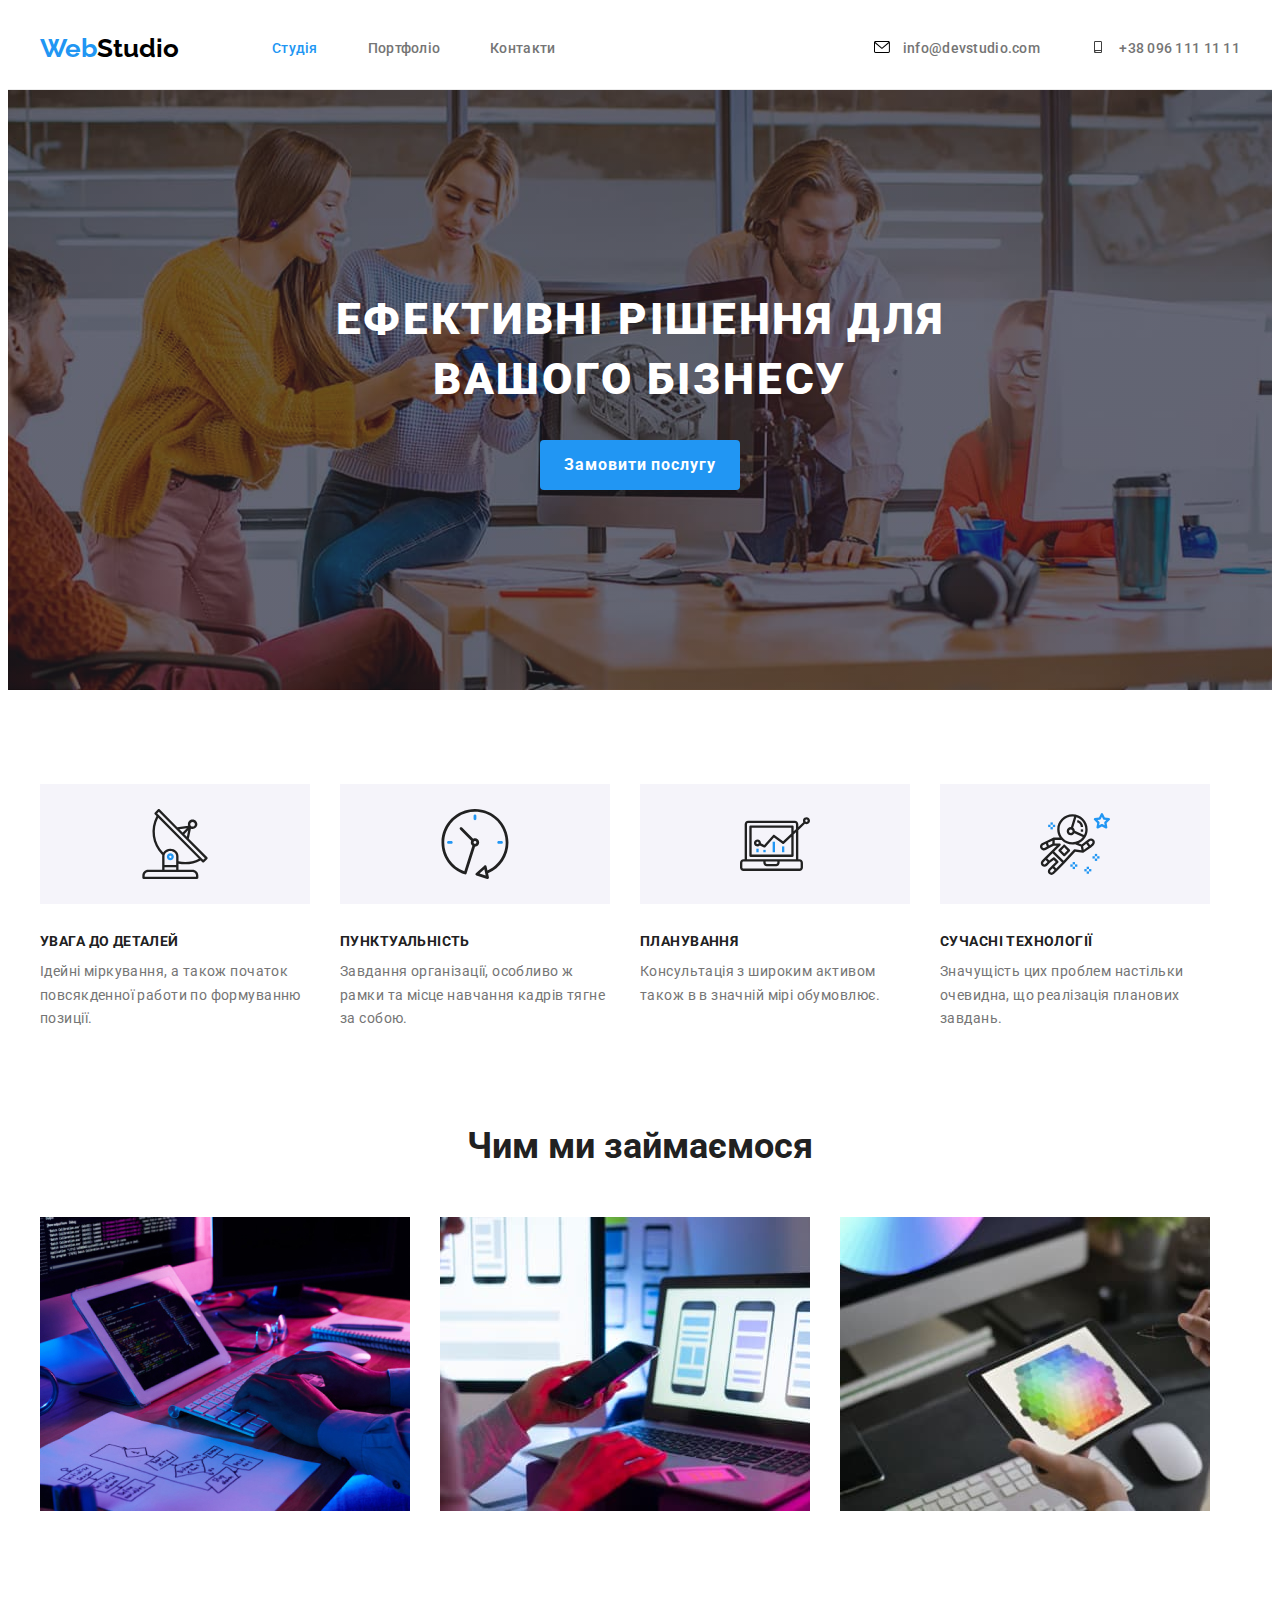
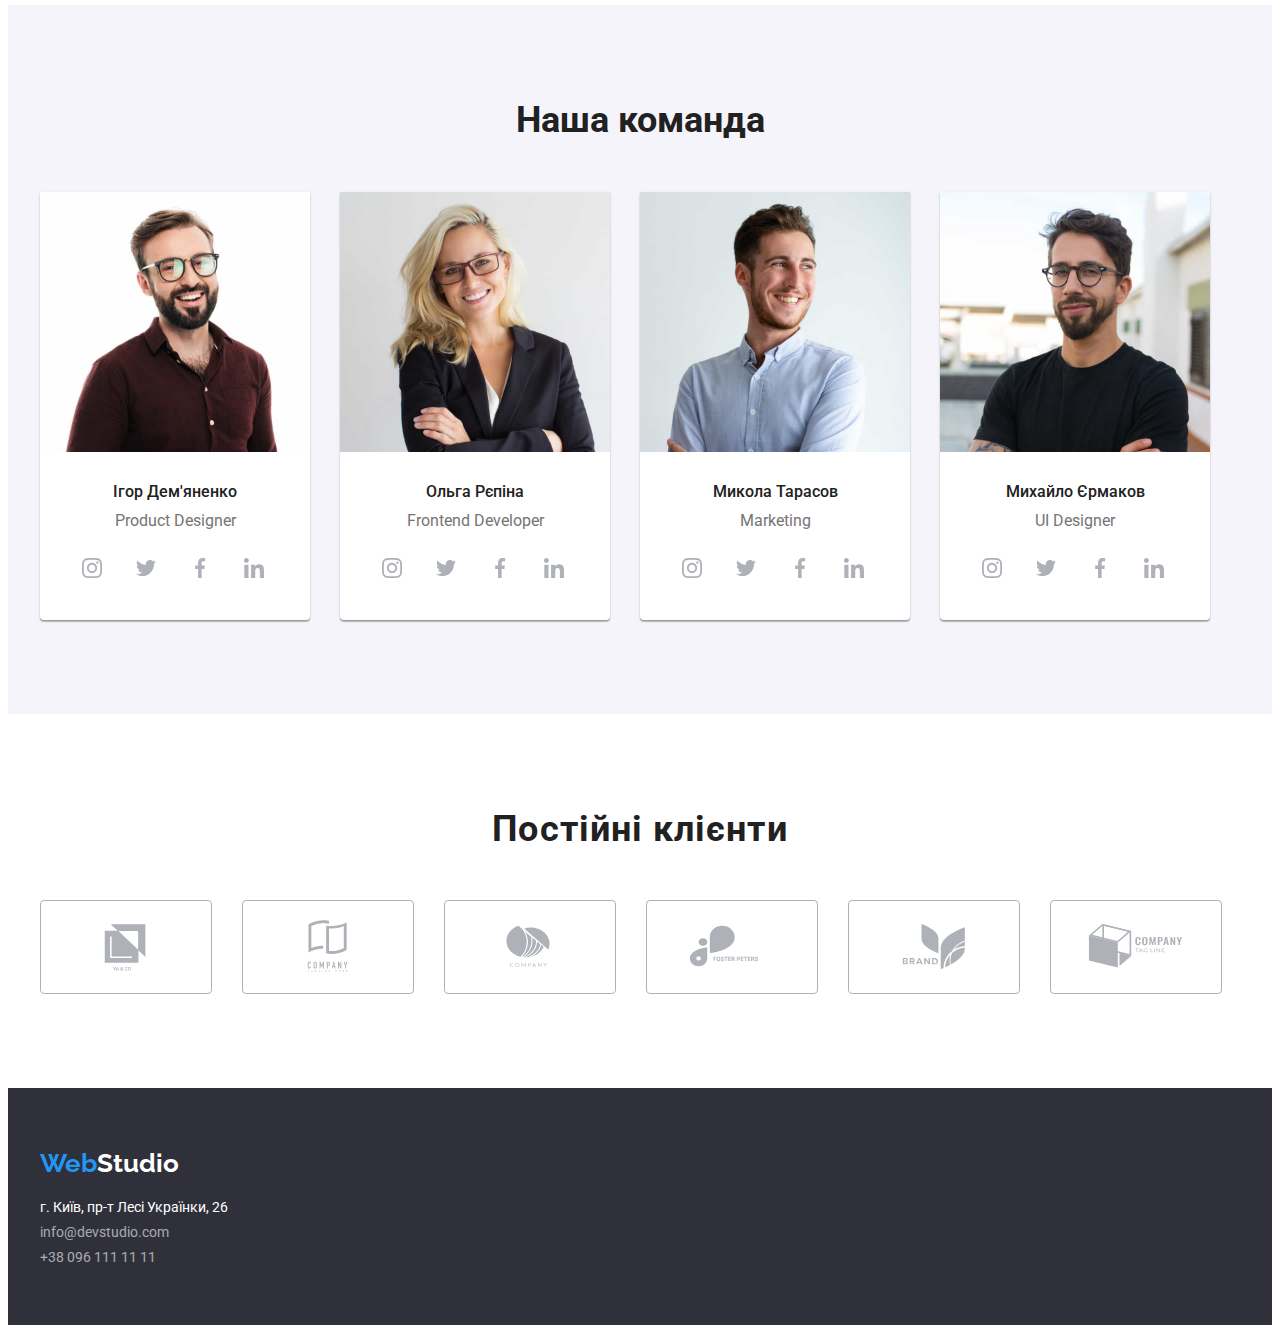
==== index.html @ 7d8a6f96 "Перезалив" ====
<!DOCTYPE html>
<html lang="ru">
  <head>
    <meta charset="UTF-8">
    <meta http-equiv="X-UA-Compatible" content="IE=edge">
    <meta name="viewport" content="width=device-width, initial-scale=1.0">
    <title>WebStudio</title>
    <link rel="preconnect" href="https://fonts.googleapis.com">
    <link rel="preconnect" href="https://fonts.gstatic.com" crossorigin>
    <link href="https://fonts.googleapis.com/css2?family=Raleway:wght@700&family=Roboto:wght@400;500;700;900&display=swap" rel="stylesheet">
    <link rel="stylesheet" href="https://cdnjs.cloudflare.com/ajax/libs/modern-normalize/1.1.0/modern-normalize.min.css" integrity="sha512-wpPYUAdjBVSE4KJnH1VR1HeZfpl1ub8YT/NKx4PuQ5NmX2tKuGu6U/JRp5y+Y8XG2tV+wKQpNHVUX03MfMFn9Q==" crossorigin="anonymous" referrerpolicy="no-referrer" />
    <link rel="stylesheet" href="./css/styles.css">
  </head>
  <body>
    <!-- Page header -->
    <header class="header">
      <div class="header-container">
        <a class="link logo" href="./index.html" lang="en">Web<span class="header-logo-text">Studio</span></a>
        <!-- Main navigation -->
        <nav> <!-- нав-панель -->
          <ul class="nostyle header-nav-list">
            <li class="header-nav-item"><a class="link header-contact-item-text accent" href="./index.html">Студія</a></li>
            <li class="header-nav-item"><a class="link header-contact-item-text" href="./portfolio.html">Портфоліо</a></li>
            <li class="header-nav-item"><a class="link header-contact-item-text" href="">Контакти</a></li>
          </ul>
        </nav>
        <ul class="header-contacts nostyle"> <!-- Посилання на контакти -->
          <li class="header-contact-item">
            <a class="link header-contact-item-text" href="mailto:info@devstudio.com" lang="en">
              <svg class="header-contacts-icon">
                <use href="../images/icons/header-icons-sprite.svg#icon-envelope"></use>
              </svg>
              info@devstudio.com
            </a>
          </li>
          <li class="header-contact-item">
            <a class="link header-contact-item-text" href="tel:+380961111111">
              <svg class="header-contacts-icon">
                <use href="../images/icons/header-icons-sprite.svg#icon-smartphone"></use>
              </svg>
              +38 096 111 11 11</a>
          </li>
        </ul>
      </div>
    </header>
    <main>
      <section class="hero">
        <div class="container">
          <h1 class="hero__main-text">
            <div>Ефективні рішення для вашого бізнесу</h1>
          <button type="button" class="button hero-button">Замовити послугу</button>
        </div>
      </section>
      <section class="features section">
        <div class="container">
          <h2 class="visually-hidden">Чому ми?</h2>
          <ul class="nostyle features-list flex-box">
            <li class="features-list-item">
              <h3 class="features-list-item-header">Увага до деталей</h3>
              <p class="features-list-item-description">Ідейні міркування, а також початок повсякденної работи по формуванню позиції.</p>
            </li>
            <li class="features-list-item">
              <h3 class="features-list-item-header">Пунктуальність</h3>
              <p class="features-list-item-description">Завдання організації, особливо ж рамки та місце навчання кадрів тягне за собою.</p>
            </li>
            <li class="features-list-item">
              <h3 class="features-list-item-header">Планування</h3>
              <p class="features-list-item-description">Консультація з широким активом також в в значній мірі обумовлює.</p>
            </li>
            <li class="features-list-item">
              <h3 class="features-list-item-header">Сучасні технології</h3>
              <p class="features-list-item-description">Значущість цих проблем настільки очевидна, що реалізація планових завдань.</p>
            </li>
          </ul>
        </div>
      </section>
      <section class="about section"> <!-- done -->
        <div class="container">
          <h2 class="about-header">Чим ми займаємося</h2>
          <ul class="nostyle about-list flex-box">
            <li class="about-item"><img class="pict" src="./images/box1.jpg" alt="планшет з бездротовою клавіатурою" width="370" height="294"></li>
            <li class="about-item"><img class="pict" src="./images/box2.jpg" alt="Ноутбук та смартфон" width="370" height="294"></li>
            <li class="about-item"><img class="pict" src="./images/box3.jpg" alt="Процес вибору кольору" width="370" height="294"></li>
          </ul>
        </div>
      </section>
      <section class="team section">
        <div class="container">
          <h2 class="team-header">Наша команда</h2>
          <ul class="nostyle team-list"> <!-- Картки співробітників -->
            <li class="team-list-item">
              <img class="pict" src="./images/team/img1.jpg" alt="Product Designer" width="270" height="260">
              <div class="team-list-item-text">
                <h3 class="team-list-item-header">Ігор Дем'яненко</h3>
                <p class="team-list-item-descriptor" lang="en">Product Designer</p>
                <ul class="nostyle team-list-item-iconlist">
                  <li class="team-list-item-iconlist-item">
                    <a class="link social-link" href="">
                      <svg class="icons">
                        <use href="./images/icons/team-icons-sprite.svg#icon-insta"></use>
                      </svg>
                    </a>
                  </li>
                  <li class="team-list-item-iconlist-item">
                    <a class="link social-link" href="">
                      <svg class="icons">
                        <use href="./images/icons/team-icons-sprite.svg#icon-twit"></use>
                      </svg>
                    </a>
                  </li>
                  <li class="team-list-item-iconlist-item">
                    <a class="link social-link" href="">
                      <svg class="icons">
                        <use href="./images/icons/team-icons-sprite.svg#icon-fb"></use>
                      </svg>
                    </a>
                  </li>
                  <li class="team-list-item-iconlist-item">
                    <a class="link social-link" href="">
                      <svg class="icons">
                        <use href="./images/icons/team-icons-sprite.svg#icon-linkedin"></use>
                      </svg>
                    </a>
                  </li>
                </ul>
              </div>
            </li>
            <li class="team-list-item">
              <img class="pict" src="./images/team/img2.jpg" alt="Frontend Developer" width="270" height="260">
              <div class="team-list-item-text">
                <h3 class="team-list-item-header">Ольга Рєпіна</h3>
                <p class="team-list-item-descriptor" lang="en">Frontend Developer</p>
                <ul class="nostyle team-list-item-iconlist">
                  <li class="team-list-item-iconlist-item">
                    <a class="link social-link" href="">
                      <svg class="icons">
                        <use href="./images/icons/team-icons-sprite.svg#icon-insta"></use>
                      </svg>
                    </a>
                  </li>
                  <li class="team-list-item-iconlist-item">
                    <a class="link social-link" href="">
                      <svg class="icons">
                        <use href="./images/icons/team-icons-sprite.svg#icon-twit"></use>
                      </svg>
                    </a>
                  </li>
                  <li class="team-list-item-iconlist-item">
                    <a class="link social-link" href="">
                      <svg class="icons">
                        <use href="./images/icons/team-icons-sprite.svg#icon-fb"></use>
                      </svg>
                    </a>
                  </li>
                  <li class="team-list-item-iconlist-item">
                    <a class="link social-link" href="">
                      <svg class="icons">
                        <use href="./images/icons/team-icons-sprite.svg#icon-linkedin"></use>
                      </svg>
                    </a>
                  </li>
                </ul>
              </div>
            </li>
            <li class="team-list-item">
              <img class="pict" src="./images/team/img3.jpg" alt="Marketing" width="270" height="260">
              <div class="team-list-item-text">
                <h3 class="team-list-item-header">Микола Тарасов</h3>
                <p class="team-list-item-descriptor" lang="en">Marketing</p>
                <ul class="nostyle team-list-item-iconlist">
                  <li class="team-list-item-iconlist-item">
                    <a class="link social-link" href="">
                      <svg class="icons">
                        <use href="./images/icons/team-icons-sprite.svg#icon-insta"></use>
                      </svg>
                    </a>
                  </li>
                  <li class="team-list-item-iconlist-item">
                    <a class="link social-link" href="">
                      <svg class="icons">
                        <use href="./images/icons/team-icons-sprite.svg#icon-twit"></use>
                      </svg>
                    </a>
                  </li>
                  <li class="team-list-item-iconlist-item">
                    <a class="link social-link" href="">
                      <svg class="icons">
                        <use href="./images/icons/team-icons-sprite.svg#icon-fb"></use>
                      </svg>
                    </a>
                  </li>
                  <li class="team-list-item-iconlist-item">
                    <a class="link social-link" href="">
                      <svg class="icons">
                        <use href="./images/icons/team-icons-sprite.svg#icon-linkedin"></use>
                      </svg>
                    </a>
                  </li>
                </ul>
              </div>
            </li>
            <li class="team-list-item">
              <img class="pict" src="./images/team/img4.jpg" alt="UI Designer" width="270" height="260">
              <div class="team-list-item-text">
                <h3 class="team-list-item-header">Михайло Єрмаков</h3>
                <p class="team-list-item-descriptor" lang="en">UI Designer</p>
                <ul class="nostyle team-list-item-iconlist">
                  <li class="team-list-item-iconlist-item">
                    <a class="link social-link" href="">
                      <svg class="icons">
                        <use href="./images/icons/team-icons-sprite.svg#icon-insta"></use>
                      </svg>
                    </a>
                  </li>
                  <li class="team-list-item-iconlist-item">
                    <a class="link social-link" href="">
                      <svg class="icons">
                        <use href="./images/icons/team-icons-sprite.svg#icon-twit"></use>
                      </svg>
                    </a>
                  </li>
                  <li class="team-list-item-iconlist-item">
                    <a class="link social-link" href="">
                      <svg class="icons">
                        <use href="./images/icons/team-icons-sprite.svg#icon-fb"></use>
                      </svg>
                    </a>
                  </li>
                  <li class="team-list-item-iconlist-item">
                    <a class="link social-link" href="">
                      <svg class="icons">
                        <use href="./images/icons/team-icons-sprite.svg#icon-linkedin"></use>
                      </svg>
                    </a>
                  </li>
                </ul>
              </div>
            </li>
          </ul>
        </div>
      </section>
      <section class="clients section">
        <div class="container">
          <h2 class="clients-header">Постійні клієнти</h2>
          <ul class="clients-logo-list nostyle">
            <li class="clients-logo-item">
              <svg class="clients-logo"><use href="./images/clients/clients-icon-sprite.svg#icon-yaco"></use></svg>
            </li>
            <li class="clients-logo-item">
              <svg class="clients-logo"><use href="./images/clients/clients-icon-sprite.svg#icon-tagline-here"></use></svg>
            </li>
            <li class="clients-logo-item">
              <svg class="clients-logo"><use href="./images/clients/clients-icon-sprite.svg#icon-company"></use></svg>
            </li>
            <li class="clients-logo-item">
              <svg class="clients-logo"><use href="./images/clients/clients-icon-sprite.svg#icon-foster-peters"></use></svg>
            </li>
            <li class="clients-logo-item">
              <svg class="clients-logo"><use href="./images/clients/clients-icon-sprite.svg#icon-brand"></use></svg>
            </li>
            <li class="clients-logo-item">
              <svg class="clients-logo"><use href="./images/clients/clients-icon-sprite.svg#icon-tagline"></use></svg>
            </li>
          </ul>
        </div>
        
      </section>
    </main>
    <footer class="footer">
      <div class="container">
        <a class="link logo" href="./index.html" lang="en">Web<span class="footer-logo-text">Studio</span></a>
        <address class="nostyle">
          <ul class="footer-contacts nostyle">
            <li class="footer-text">г. Київ, пр-т Лесі Українки, 26</li>
            <li class="footer-contact"><a class="link" lang="en" href="mailto:info@devstudio.com">info@devstudio.com</a></li>
            <li class="footer-contact"><a class="link" href="tel:+380961111111">+38 096 111 11 11</a></li>
          </ul>
        </address>
      </div>
    </footer>
  </body>
</html>
---- css/styles.css ----
:root {
  /* Text section */
  --FirstFont: 'Roboto', sans-serif;
  --SecondFont: 'Raleway', sans-serif;
  --MainFontSize: 14px;

  /* Color section */
  --MainColor: #212121;
  --FirstMainColor: #ffffff;
  --ButtonMainColor: #ffffff;
  --DescriptionColor: #757575;
  --AccentColor: #2196f3;
  --header-logo-TextColor: #000000;
  --HeaderBorderColor: #ececec;
  --BorderElement: #eeeeee;
  --MainBackgroundColor: #2f303a;
  --SecondBackgroundColor: #ffffff;
  --ContactColor: #757575;
  --TeamBackgroundColor: #f5f4fa;
  --footer-logo-TextColor: #ffffff;
  --button-BackgroundColor: #2196f3;
  --button-BackgroundColor-hover: #2f303a;
  --filter-button-BackgroundColor: #f5f4fa;
  --team-IconColor: #afb1b8;
  --GalleryItemColor: #212121;
  --future-BackgroundColor-beforeElenent: #f5f4fa;
  --clients-logoColor: #afb1b8;
}
body {
  font-family: var(--FirstFont);
  font-size: var(--MainFontSize); /*variable*/
  color: var(--MainColor);
  background-color: var(--SecondBackgroundColor);
}
/*#region Global */
h1,
h2,
h3,
h4,
h5,
h6,
li,
p {
  margin: 0;
}
.visually-hidden {
  position: absolute;
  white-space: nowrap;
  width: 1px;
  height: 1px;
  overflow: hidden;
  border: 0;
  padding: 0;
  clip: rect(0 0 0 0);
  clip-path: inset(50%);
  margin: -1px;
}
.nostyle {
  margin: 0;
  padding: 0;
  list-style: none;
  font-style: normal;
}
.link {
  color: inherit;
  text-decoration: none;
}
.link:hover,
.link:focus {
  color: var(--AccentColor);
}
.social-link {
  width: 44px;
  height: 44px;
  border-radius: 50%;
  display: flex;
  justify-content: center;
  align-items: center;
}
.social-link:hover .icons {
  fill: var(--FirstMainColor);
}
.social-link:hover {
  background-color: var(--AccentColor);
}
.button {
  border: 0;
  border-radius: 4px;
  color: currentColor;
  font-family: var(--FirstFont);
  font-style: normal;
  font-weight: 700;
  font-size: 16px;
  line-height: 1.88;
  text-align: center;
  letter-spacing: 0.06em;
  cursor: pointer;
}
.button-selected {
  background-color: var(--button-BackgroundColor);
  color: var(--ButtonMainColor);
}
.button:hover,
.button:focus {
  color: var(--FirstMainColor);
  background-color: var(--button-BackgroundColor);
}
.button:active {
  color: var(--ButtonMainColor);
  background-color: var(--button-BackgroundColor);
}
.pict {
  display: block;
  max-width: 100%;
  height: auto;
}
.icons {
  width: 20px;
  height: 20px;
  fill: var(--team-IconColor);
}
.icons:hover {
  fill:var(--AccentColor);
}
.iconlist-item {
  text-align: center;
}
.logo {
  display: block;
  font-family: var(--SecondFont);
  font-weight: 700;
  font-size: 26px;
  line-height: 1.19;
  color: var(--AccentColor);
}
.accent {
  color: var(--AccentColor);
}
.section {
  margin: 0;
  padding-top: 94px;
  padding-bottom: 94px;
  }
.container {
  width: 1200px;
  margin-left: auto;
  margin-right: auto;
  padding-left: 15px;
  padding-right: 15px;
}
.flex-box {
  display: flex;
  flex-wrap: wrap;
  align-items: stretch;
}
/*#endregion*/

/*#region index*/

/*#region header section*/
.header {
  border-bottom: 1px solid var(--HeaderBorderColor);
}
.header-container {
  display: flex;
  width: 1200px;
  margin-left: auto;
  margin-right: auto;
  padding-left: 15px;
  padding-right: 15px;
  align-items: center;
}
.header-contacts-icon {
  width: 16px;
  height: 12px;
  margin-right: 10px;
}
.header-nav-list, .header-contacts {
  display: flex;
  padding-top: 32px;
  padding-bottom: 32px;
  color: var(--ContactColor);
}
.header-nav-item-text,
.header-contact-item-text {
  padding-top: 32px;
  padding-bottom: 32px;
  font-weight: 500;
  line-height: 1.14;
  letter-spacing: 0.02em;
}
.header-logo-text {
  color: var(--header-logo-TextColor);
}
.header-nav-list {
  margin-left: 93px;
}
.header-nav-item {
  margin-right: 50px;
}
.header-nav-item:last-child {
  margin-right: 0;
}
.header-contacts {
  margin-left: auto;
}
.header-contact-item {
  margin-right: 50px;
}
.header-contact-item:last-child {
  margin-right: 0;
}
.header-contact-item-text:hover .header-contacts-icon {
  fill: var(--AccentColor);
}
/*#endregion*/

/*#region hero section */
.hero {
  padding-top: 200px;
  padding-bottom: 200px;
  text-align: center;
  color: var(--FirstMainColor);
  background-color: var(--MainBackgroundColor);
  background-image: linear-gradient(to right,rgba(47, 48, 58, 0.4),rgba(47, 48, 58, 0.4)), url("../images/hero/img.jpg");
  background-repeat: no-repeat;
  background-position: center;
  background-size: cover;
}
.hero__main-text {
  width: 696px;
  margin-left: auto;
  margin-right: auto;
  margin-bottom: 30px;
  font-size: 44px;
  font-weight: 900;
  line-height: 1.36;
  letter-spacing: 0.06em;
  text-transform: uppercase;
}
.hero-button {
  width: 200px;
  height: 50px;
  color: var(--FirstMainColor);
  background-color: var(--button-BackgroundColor);
}
/*#endregion*/

/*#region features */
.features-list-item {
  width: 270px;
  margin-right: 30px;
}
.features-list-item:last-child {
  margin-right: 0;
}
.features-list-item::before {
  content: "";
  height: 120px;
  margin-bottom: 30px;
  display: block;
  background-color: var(--future-BackgroundColor-beforeElenent);
  background-position: center;
  background-size: 70px 70px;
  background-repeat: no-repeat;
}
.features-list-item:hover:before {
  background-color: var(--AccentColor);
}
.features-list-item:nth-child(1):before {
  background-image: url("../images/features/antenna.svg");
}
.features-list-item:nth-child(2):before {
  background-image: url("../images/features/clock.svg");
}
.features-list-item:nth-child(3):before {
  background-image: url("../images/features/diagram.svg");
}
.features-list-item:nth-child(4):before {
  background-image: url("../images/features/astronaut.svg");
}
.features-list-item-header {
  margin-bottom: 10px;
  font-size: 14px;
  font-weight: 700;
  line-height: 1.14;
  letter-spacing: 0.03em;
  text-transform: uppercase;
  color: var(--MainColor);
}
.features-list-item-description {
  font-weight: 400;
  line-height: 1.71;
  letter-spacing: 0.03em;
  color: var(--DescriptionColor);
}
/*#endregion*/

/*#region about */
.section.about {
  padding-top: 0px;
}
.about-header {
  margin-bottom: 50px;
  font-weight: 700;
  font-size: 36px;
  line-height: 1.17;
  text-align: center;
}
.about-list {
  /*margin-right: 30px;*/
}
.about-item {
  margin-right: 30px;
}
.about-item:last-child {
  margin-right: 0;
}
/*#endregion*/

/*#region team */
.team {
  padding-top: 94px;
  padding-bottom: 94px;
  background-color: var(--TeamBackgroundColor);
}
.team-header {
  margin-bottom: 50px;
  padding: 0;
  font-family: 'Roboto';
  font-weight: 700;
  font-size: 36px;
  line-height: 1.17;
  text-align: center;
}
.team-list {
  display: flex;
}
.team-list-item-text {
  padding: 30px;
}
.team-list-item {
  margin-right: 30px;
  background-color: var(--SecondBackgroundColor);
  padding: 0;
  box-shadow: 0px 1px 3px rgba(0, 0, 0, 0.12), 0px 1px 1px rgba(0, 0, 0, 0.14),
  0px 2px 1px rgba(0, 0, 0, 0.2);
  border-radius: 0px 0px 4px 4px;
}
.team-list-item:last-child {
  margin-right: 0;
}
.team-list-item-header {
  /*margin-top: 30px;*/
  margin-bottom: 10px;
  padding: 0;
  font-weight: 500;
  font-size: 16px;
  line-height: 1.19; /* identical to box height */
  text-align: center;
}
.team-list-item-descriptor {
  padding: 0;
  font-weight: 400;
  font-size: 16px;
  line-height: 1.19; /* identical to box height */
  text-align: center;
  color: var(--DescriptionColor);
}
.team-list-item-iconlist {
  display: flex;
  margin-top: 16px;
  justify-items: center;
  align-items: center;
}
.team-list-item-iconlist-item {
  margin-right: 10px;
}
.team-list-item-iconlist-item:last-child {
  margin-right: 0;
}
/*#endregion*/

/*#region clients*/
.clients-header {
  font-weight: 700;
  font-size: 36px;
  line-height: 42px;
  text-align: center;
  letter-spacing: 0.03em;
  margin-bottom: 50px;
}
.clients-logo {
  width: 106px;
  height: 60px;
  fill: var(--clients-logoColor);
}
.clients-logo-list {
  display: flex;
}
.clients-logo-item {
  display: flex;
  justify-content: center;
  align-items: center;
  width: 170px;
  height: 92px;
  border: 1px solid var(--clients-logoColor);
  border-radius: 4px;
  margin-right: 30px;
}
.clients-logo-item:last-child {
  margin-right: 0;
}
.clients-logo-item:hover {
  border: 1px solid var(--AccentColor);
}
.clients-logo-item:hover .clients-logo {
  fill: var(--AccentColor);
}
/*#endregion clients*/

/*#region footer */
.footer {
  padding: 60px 0px;
  color: var(--FirstMainColor);
  background-color: var(--MainBackgroundColor);
}
.footer-logo-text {
  color: var(--footer-logo-TextColor);
}
.footer-text {
  color: var(--FirstMainColor);
}
.footer-contacts {
  margin-top: 20px;
}
.footer-contact {
  margin-top: 9px;
  color: rgba(255, 255, 255, 0.6);
}
/*#endregion*/
/*#endregion index*/

/*------------------------------------------------*/
/*#region Portfolio */

/*#region gallery */
.filter {
  display: flex;
  width: 611px;
  margin-left: auto;
  margin-right: auto;
  margin-bottom: 50px;
  text-align: center;
}
.filter-button {
  padding: 6px 22px;
  background-color: var(--filter-button-BackgroundColor);
}
.filter-item {
  margin-right: 8px;
}
.filter-item:last-child {
  margin-right: 0;
}
.gallery {
}
.gallery-item {
  width: 370px;
  text-align: left;
  margin-top: 30px;
  margin-right: 30px;
  background-color: var(--SecondBackgroundColor);
}
.gallery-item:nth-child(3n) {
  margin-right: 0;
}
.gallery-item:nth-child(-n+3) {
  margin-top: 0;
}
.gallery-item-header {
  font-size: 18px;
  line-height: 2; /* identical to box height, or 200% */
  letter-spacing: 0.06em;
  color: var(--GalleryItemColor);
}
.gallery-item-text {
  border-left: 1px solid var(--BorderElement);
  border-right: 1px solid var(--BorderElement);
  border-bottom: 1px solid var(--BorderElement);
  padding: 20px 24px;
}
.gallery-item-description {
  font-size: 16px;
  line-height: 1.88; /* identical to box height, or 188% */
  color: var(--DescriptionColor);
}
/*#endregion gallery*/
/*#endregion Portfolio*/
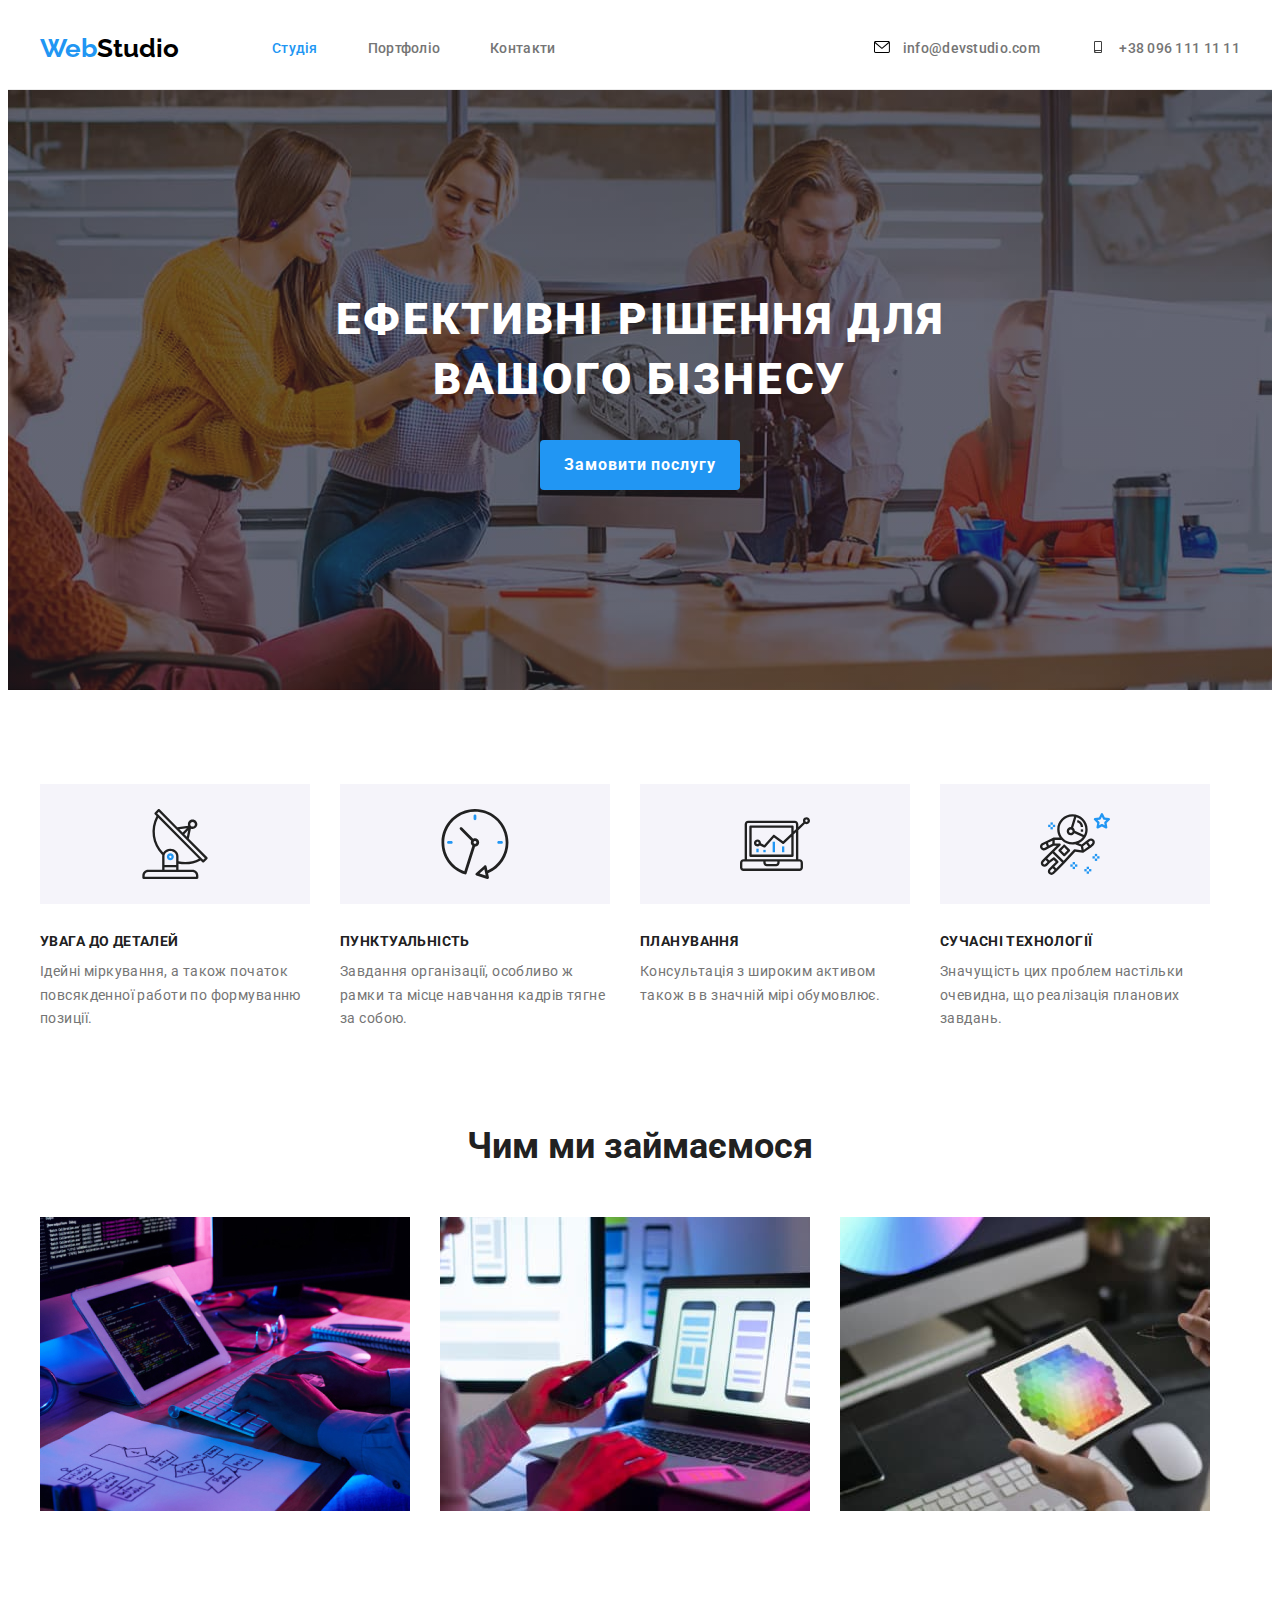
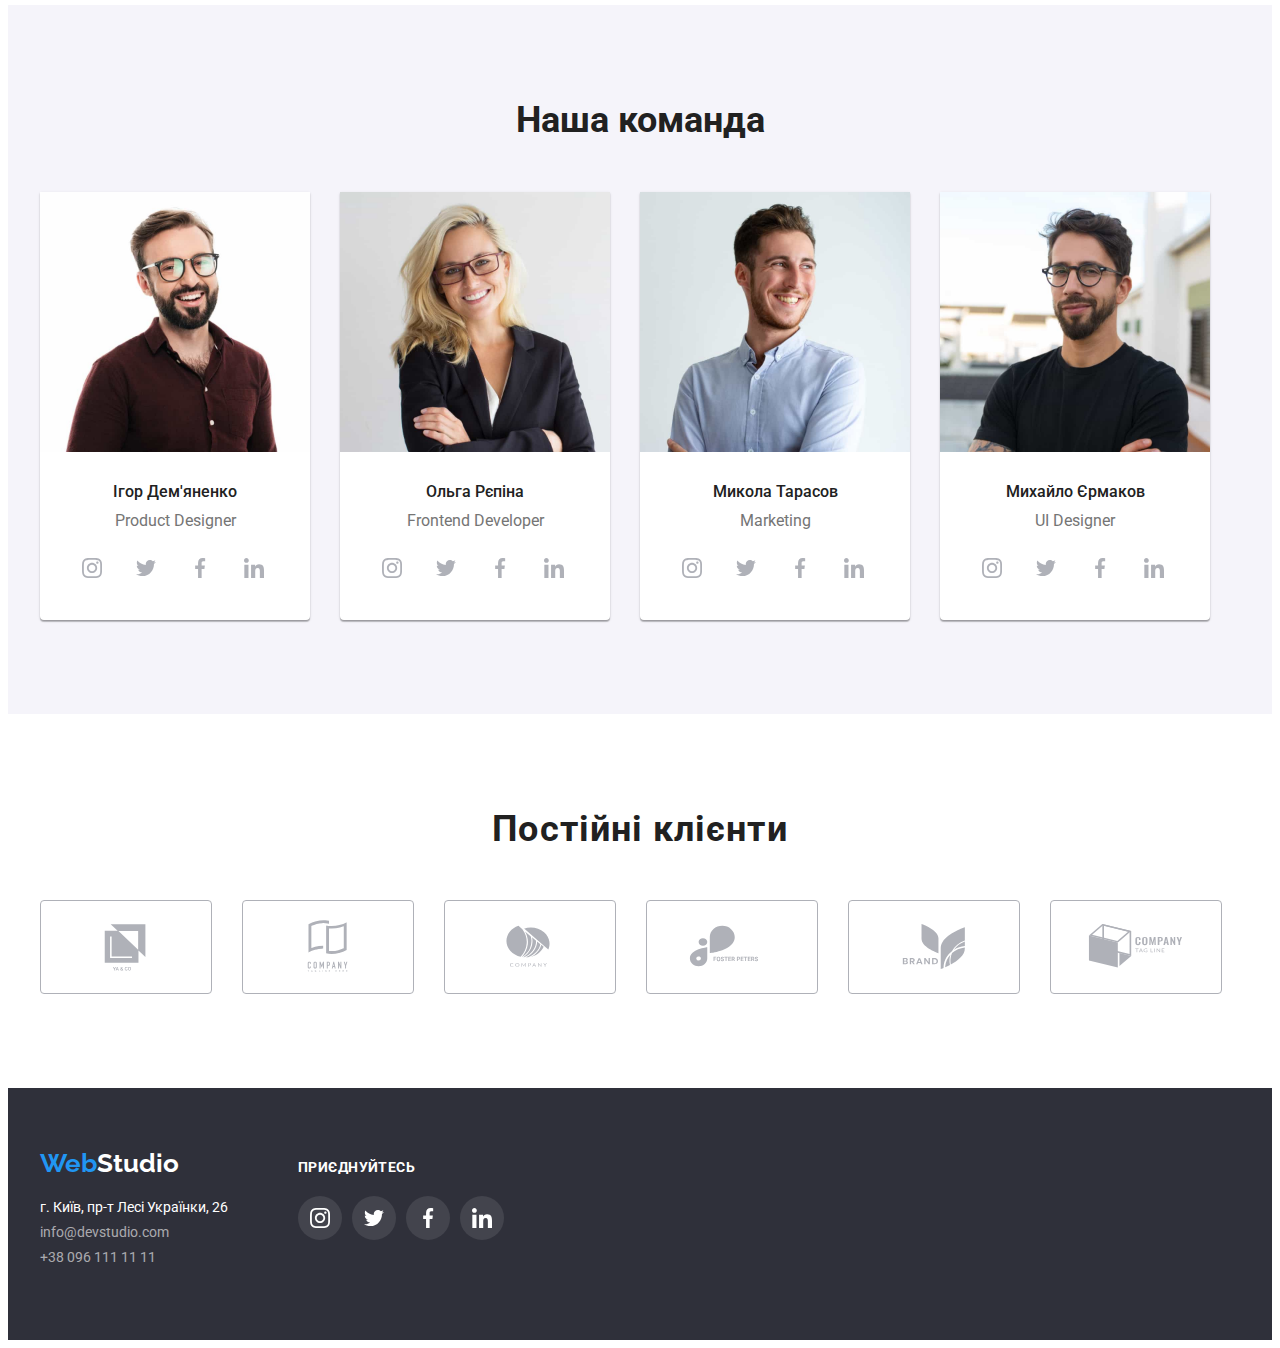
==== commit 515f6c91: "Фінальна версія" ====
--- a/index.html
+++ b/index.html
@@ -268,14 +268,49 @@
     </main>
     <footer class="footer">
       <div class="container">
-        <a class="link logo" href="./index.html" lang="en">Web<span class="footer-logo-text">Studio</span></a>
-        <address class="nostyle">
-          <ul class="footer-contacts nostyle">
-            <li class="footer-text">г. Київ, пр-т Лесі Українки, 26</li>
-            <li class="footer-contact"><a class="link" lang="en" href="mailto:info@devstudio.com">info@devstudio.com</a></li>
-            <li class="footer-contact"><a class="link" href="tel:+380961111111">+38 096 111 11 11</a></li>
-          </ul>
-        </address>
+        <div class="footer-address">
+          <a class="link logo" href="./index.html" lang="en">Web<span class="footer-logo-text">Studio</span></a>
+          <address class="nostyle">
+            <ul class="footer-contacts-list nostyle">
+              <li class="footer-text">г. Київ, пр-т Лесі Українки, 26</li>
+              <li class="footer-contact"><a class="link" lang="en" href="mailto:info@devstudio.com">info@devstudio.com</a></li>
+              <li class="footer-contact"><a class="link" href="tel:+380961111111">+38 096 111 11 11</a></li>
+            </ul>
+          </address>
+        </div>
+        <div class="footer-sociallink-block">
+          <h2 class="footer-sociallink-block-header">Приєднуйтесь</h2>
+          <ul class="footer-sociallink-list nostyle">
+            <li class="footer-iconplace">
+              <a class="link footer-sociallink" href="" target="_blank" rel="noreferrer noopener">
+            <svg class="icons footer-icons">
+              <use href="./images/icons/footer-icons-sprite.svg#icon-insta"></use>
+            </svg>
+          </a>
+            </li>
+            <li class="footer-iconplace">
+              <a class="link footer-sociallink" href="" target="_blank" rel="noreferrer noopener">
+            <svg class="icons footer-icons">
+              <use href="./images/icons/footer-icons-sprite.svg#icon-twit"></use>
+            </svg>
+          </a>
+            </li>
+            <li class="footer-iconplace">
+              <a class="link footer-sociallink" href="" target="_blank" rel="noreferrer noopener">
+            <svg class="icons footer-icons">
+              <use href="./images/icons/footer-icons-sprite.svg#icon-fb"></use>
+            </svg>
+          </a>
+            </li>
+            <li class="footer-iconplace">
+              <a class="link footer-sociallink" href="" target="_blank" rel="noreferrer noopener">
+            <svg class="icons footer-icons">
+              <use href="./images/icons/footer-icons-sprite.svg#icon-linkedin"></use>
+            </svg>
+          </a>
+            </li>
+          </ul>
+        </div>
       </div>
     </footer>
   </body>
--- a/css/styles.css
+++ b/css/styles.css
@@ -420,23 +420,66 @@
 /*#endregion clients*/
 
 /*#region footer */
+.footer .container {
+  display: flex;
+}
 .footer {
-  padding: 60px 0px;
+  /*padding: 60px 0px;*/
   color: var(--FirstMainColor);
   background-color: var(--MainBackgroundColor);
 }
+.footer-address {
+  margin: 60px 0px;
+  margin-right: 70px;
+}
 .footer-logo-text {
   color: var(--footer-logo-TextColor);
 }
 .footer-text {
   color: var(--FirstMainColor);
 }
-.footer-contacts {
+.footer-contacts-list {
   margin-top: 20px;
 }
 .footer-contact {
   margin-top: 9px;
   color: rgba(255, 255, 255, 0.6);
+}
+.footer-sociallink-block {
+  margin-top: 72px;
+  margin-bottom: 100px;
+}
+.footer-sociallink-block-header {
+  margin-bottom: 20px;
+  font-weight: 700;
+  font-size: 14px;
+  line-height: 1.14;
+  letter-spacing: 0.03em;
+  text-transform: uppercase;
+}
+.footer-sociallink-list {
+  display: flex;
+}
+.footer-iconplace {
+  margin-right: 10px;
+}
+.footer-sociallink {
+  display: flex;
+  justify-content: center;
+  align-items: center;
+  width: 44px;
+  height: 44px;
+  border-radius: 50%;
+  background-color: #43444d;
+}
+.footer-sociallink:hover {
+  background-color: var(--AccentColor);
+}
+.footer-sociallink:hover .footer-icons {
+  fill: var(--FirstMainColor);
+}
+.footer-icons {
+  fill:var(--FirstMainColor);
 }
 /*#endregion*/
 /*#endregion index*/
@@ -495,5 +538,9 @@
   line-height: 1.88; /* identical to box height, or 188% */
   color: var(--DescriptionColor);
 }
+
 /*#endregion gallery*/
-/*#endregion Portfolio*/+/*#endregion Portfolio*/
+
+/*#endregion*/
+/*#endregion*/
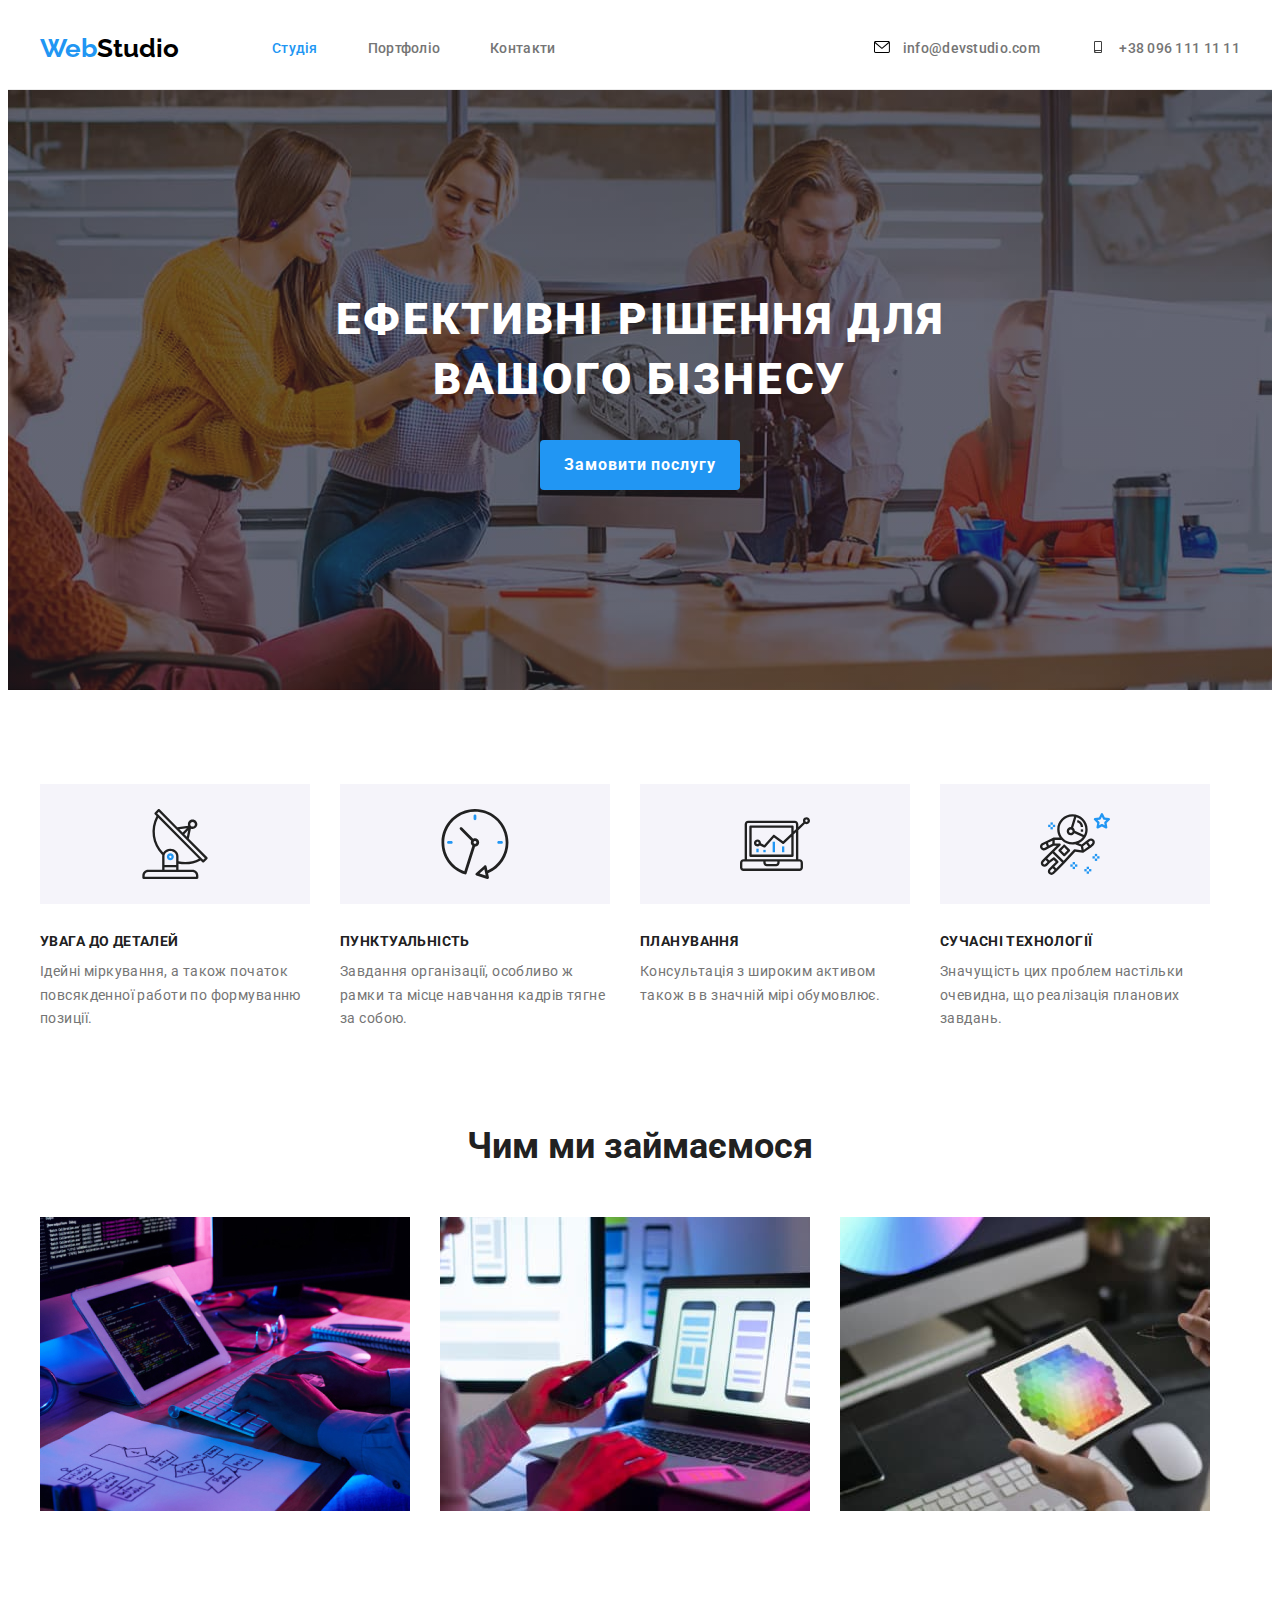
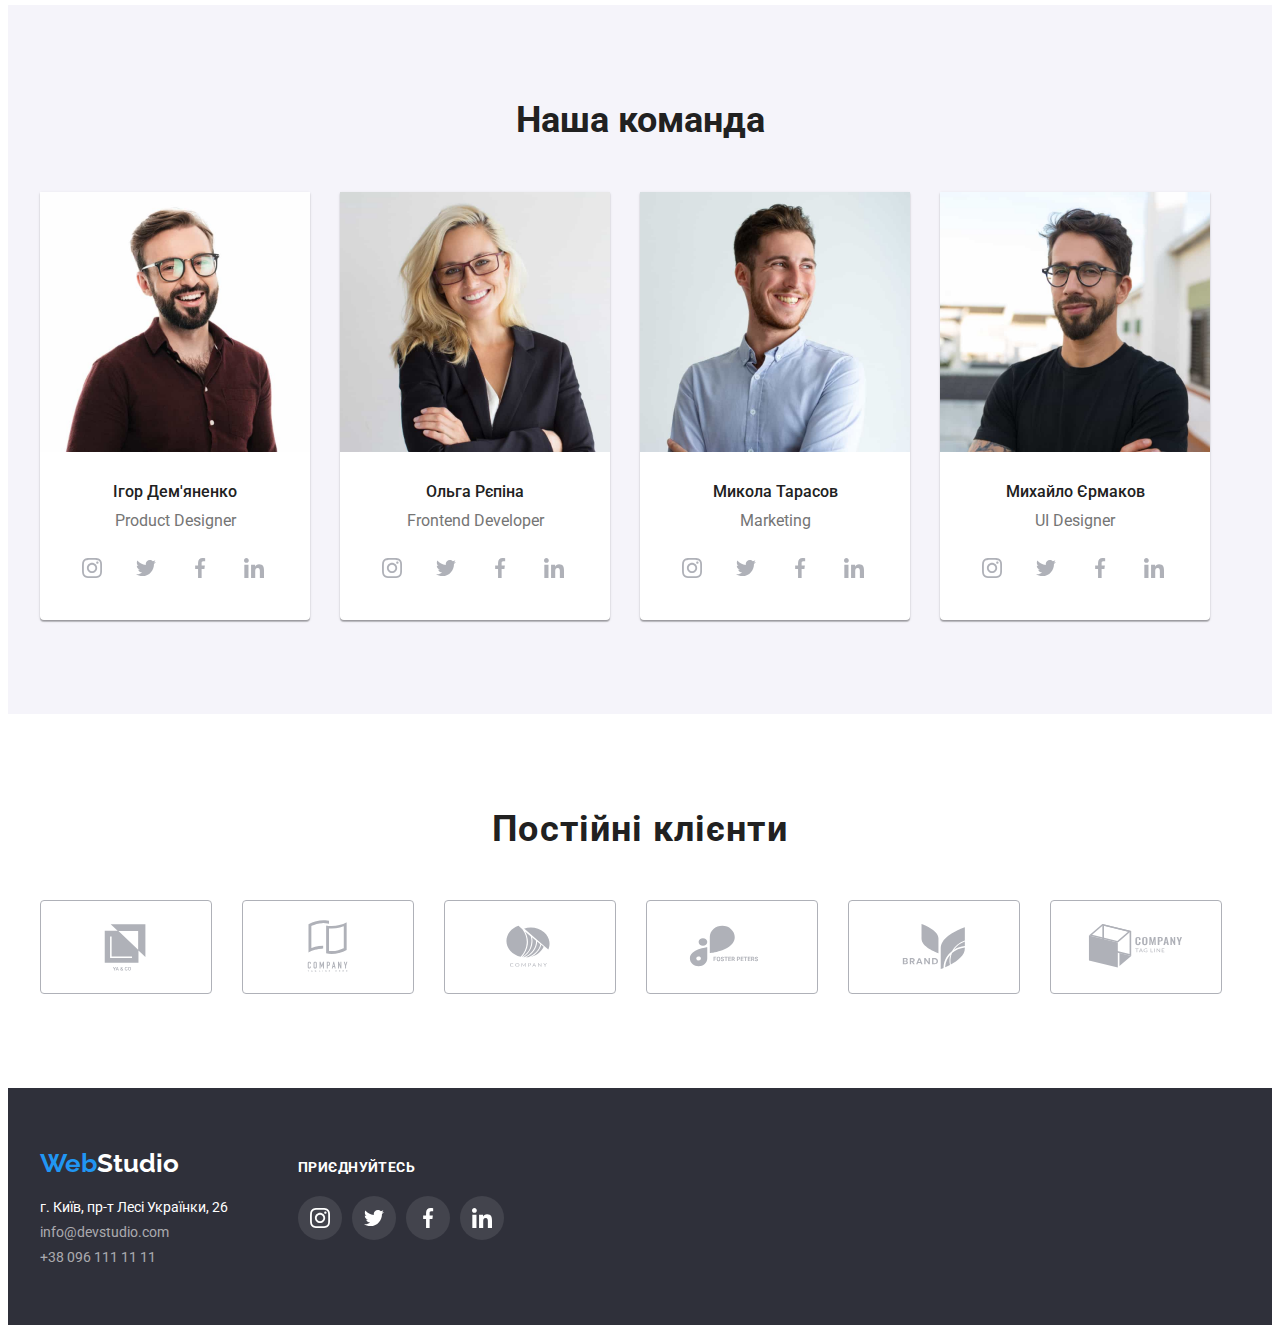
==== commit 0d0ff660: "Незавершена фінальна версія" ====
--- a/index.html
+++ b/index.html
@@ -1,15 +1,24 @@
 <!DOCTYPE html>
 <html lang="ru">
   <head>
-    <meta charset="UTF-8">
-    <meta http-equiv="X-UA-Compatible" content="IE=edge">
-    <meta name="viewport" content="width=device-width, initial-scale=1.0">
+    <meta charset="UTF-8" />
+    <meta http-equiv="X-UA-Compatible" content="IE=edge" />
+    <meta name="viewport" content="width=device-width, initial-scale=1.0" />
     <title>WebStudio</title>
-    <link rel="preconnect" href="https://fonts.googleapis.com">
-    <link rel="preconnect" href="https://fonts.gstatic.com" crossorigin>
-    <link href="https://fonts.googleapis.com/css2?family=Raleway:wght@700&family=Roboto:wght@400;500;700;900&display=swap" rel="stylesheet">
-    <link rel="stylesheet" href="https://cdnjs.cloudflare.com/ajax/libs/modern-normalize/1.1.0/modern-normalize.min.css" integrity="sha512-wpPYUAdjBVSE4KJnH1VR1HeZfpl1ub8YT/NKx4PuQ5NmX2tKuGu6U/JRp5y+Y8XG2tV+wKQpNHVUX03MfMFn9Q==" crossorigin="anonymous" referrerpolicy="no-referrer" />
-    <link rel="stylesheet" href="./css/styles.css">
+    <link rel="preconnect" href="https://fonts.googleapis.com" />
+    <link rel="preconnect" href="https://fonts.gstatic.com" crossorigin />
+    <link
+      href="https://fonts.googleapis.com/css2?family=Raleway:wght@700&family=Roboto:wght@400;500;700;900&display=swap"
+      rel="stylesheet"
+    />
+    <link
+      rel="stylesheet"
+      href="https://cdnjs.cloudflare.com/ajax/libs/modern-normalize/1.1.0/modern-normalize.min.css"
+      integrity="sha512-wpPYUAdjBVSE4KJnH1VR1HeZfpl1ub8YT/NKx4PuQ5NmX2tKuGu6U/JRp5y+Y8XG2tV+wKQpNHVUX03MfMFn9Q=="
+      crossorigin="anonymous"
+      referrerpolicy="no-referrer"
+    />
+    <link rel="stylesheet" href="./css/styles.css" />
   </head>
   <body>
     <!-- Page header -->
@@ -28,7 +37,7 @@
           <li class="header-contact-item">
             <a class="link header-contact-item-text" href="mailto:info@devstudio.com" lang="en">
               <svg class="header-contacts-icon">
-                <use href="../images/icons/header-icons-sprite.svg#icon-envelope"></use>
+                <use href="./images/icons/header-icons-sprite.svg#icon-envelope"></use>
               </svg>
               info@devstudio.com
             </a>
@@ -36,7 +45,7 @@
           <li class="header-contact-item">
             <a class="link header-contact-item-text" href="tel:+380961111111">
               <svg class="header-contacts-icon">
-                <use href="../images/icons/header-icons-sprite.svg#icon-smartphone"></use>
+                <use href="./images/icons/header-icons-sprite.svg#icon-smartphone"></use>
               </svg>
               +38 096 111 11 11</a>
           </li>
@@ -244,22 +253,34 @@
           <h2 class="clients-header">Постійні клієнти</h2>
           <ul class="clients-logo-list nostyle">
             <li class="clients-logo-item">
-              <svg class="clients-logo"><use href="./images/clients/clients-icon-sprite.svg#icon-yaco"></use></svg>
-            </li>
-            <li class="clients-logo-item">
-              <svg class="clients-logo"><use href="./images/clients/clients-icon-sprite.svg#icon-tagline-here"></use></svg>
-            </li>
-            <li class="clients-logo-item">
-              <svg class="clients-logo"><use href="./images/clients/clients-icon-sprite.svg#icon-company"></use></svg>
-            </li>
-            <li class="clients-logo-item">
-              <svg class="clients-logo"><use href="./images/clients/clients-icon-sprite.svg#icon-foster-peters"></use></svg>
-            </li>
-            <li class="clients-logo-item">
-              <svg class="clients-logo"><use href="./images/clients/clients-icon-sprite.svg#icon-brand"></use></svg>
-            </li>
-            <li class="clients-logo-item">
-              <svg class="clients-logo"><use href="./images/clients/clients-icon-sprite.svg#icon-tagline"></use></svg>
+              <a class="clients-logo-item_place" href="">
+                <svg class="clients-logo"><use href="./images/clients/clients-icon-sprite.svg#icon-yaco"></use></svg>
+              </a>
+            </li>
+            <li class="clients-logo-item">
+              <a class="clients-logo-item_place" href="">
+                <svg class="clients-logo"><use href="./images/clients/clients-icon-sprite.svg#icon-tagline-here"></use></svg>
+              </a>
+            </li>
+            <li class="clients-logo-item">
+              <a class="clients-logo-item_place" href="">
+                <svg class="clients-logo"><use href="./images/clients/clients-icon-sprite.svg#icon-company"></use></svg>
+              </a>
+            </li>
+            <li class="clients-logo-item">
+              <a class="clients-logo-item_place" href="">
+                <svg class="clients-logo"><use href="./images/clients/clients-icon-sprite.svg#icon-foster-peters"></use></svg>
+              </a>
+            </li>
+            <li class="clients-logo-item">
+              <a class="clients-logo-item_place" href="">
+                <svg class="clients-logo"><use href="./images/clients/clients-icon-sprite.svg#icon-brand"></use></svg>
+              </a>
+            </li>
+            <li class="clients-logo-item">
+              <a class="clients-logo-item_place" href="">
+                <svg class="clients-logo"><use href="./images/clients/clients-icon-sprite.svg#icon-tagline"></use></svg>
+              </a>
             </li>
           </ul>
         </div>
@@ -283,31 +304,31 @@
           <ul class="footer-sociallink-list nostyle">
             <li class="footer-iconplace">
               <a class="link footer-sociallink" href="" target="_blank" rel="noreferrer noopener">
-            <svg class="icons footer-icons">
-              <use href="./images/icons/footer-icons-sprite.svg#icon-insta"></use>
-            </svg>
-          </a>
+                <svg class="icons footer-icons">
+                  <use href="./images/icons/footer-icons-sprite.svg#icon-insta"></use>
+                </svg>
+              </a>
             </li>
             <li class="footer-iconplace">
               <a class="link footer-sociallink" href="" target="_blank" rel="noreferrer noopener">
-            <svg class="icons footer-icons">
-              <use href="./images/icons/footer-icons-sprite.svg#icon-twit"></use>
-            </svg>
-          </a>
+                <svg class="icons footer-icons">
+                  <use href="./images/icons/footer-icons-sprite.svg#icon-twit"></use>
+                </svg>
+              </a>
             </li>
             <li class="footer-iconplace">
               <a class="link footer-sociallink" href="" target="_blank" rel="noreferrer noopener">
-            <svg class="icons footer-icons">
-              <use href="./images/icons/footer-icons-sprite.svg#icon-fb"></use>
-            </svg>
-          </a>
+                <svg class="icons footer-icons">
+                  <use href="./images/icons/footer-icons-sprite.svg#icon-fb"></use>
+                </svg>
+              </a>
             </li>
             <li class="footer-iconplace">
               <a class="link footer-sociallink" href="" target="_blank" rel="noreferrer noopener">
-            <svg class="icons footer-icons">
-              <use href="./images/icons/footer-icons-sprite.svg#icon-linkedin"></use>
-            </svg>
-          </a>
+                <svg class="icons footer-icons">
+                <use href="./images/icons/footer-icons-sprite.svg#icon-linkedin"></use>
+                </svg>
+              </a>
             </li>
           </ul>
         </div>
--- a/css/styles.css
+++ b/css/styles.css
@@ -33,14 +33,7 @@
   background-color: var(--SecondBackgroundColor);
 }
 /*#region Global */
-h1,
-h2,
-h3,
-h4,
-h5,
-h6,
-li,
-p {
+h1, h2, h3, h4, h5, h6, li, p {
   margin: 0;
 }
 .visually-hidden {
@@ -77,10 +70,12 @@
   justify-content: center;
   align-items: center;
 }
-.social-link:hover .icons {
+.social-link:hover .icons,
+.social-link:focus .icons {
   fill: var(--FirstMainColor);
 }
-.social-link:hover {
+.social-link:hover,
+.social-link:focus {
   background-color: var(--AccentColor);
 }
 .button {
@@ -102,7 +97,7 @@
 }
 .button:hover,
 .button:focus {
-  color: var(--FirstMainColor);
+  color: var(--ButtonMainColor);
   background-color: var(--button-BackgroundColor);
 }
 .button:active {
@@ -119,11 +114,8 @@
   height: 20px;
   fill: var(--team-IconColor);
 }
-.icons:hover {
+.icons:hover, .icons:focus {
   fill:var(--AccentColor);
-}
-.iconlist-item {
-  text-align: center;
 }
 .logo {
   display: block;
@@ -140,7 +132,7 @@
   margin: 0;
   padding-top: 94px;
   padding-bottom: 94px;
-  }
+}
 .container {
   width: 1200px;
   margin-left: auto;
@@ -153,7 +145,7 @@
   flex-wrap: wrap;
   align-items: stretch;
 }
-/*#endregion*/
+/*#endregion Global*/
 
 /*#region index*/
 
@@ -210,22 +202,26 @@
 .header-contact-item:last-child {
   margin-right: 0;
 }
-.header-contact-item-text:hover .header-contacts-icon {
+.header-contact-item-text:hover .header-contacts-icon,
+.header-contact-item-text:focus .header-contacts-icon {
   fill: var(--AccentColor);
 }
-/*#endregion*/
+/*#endregion header section*/
 
 /*#region hero section */
 .hero {
+  max-width: 1600px;
+  margin-left: auto;
+  margin-right: auto;
   padding-top: 200px;
   padding-bottom: 200px;
   text-align: center;
-  color: var(--FirstMainColor);
-  background-color: var(--MainBackgroundColor);
   background-image: linear-gradient(to right,rgba(47, 48, 58, 0.4),rgba(47, 48, 58, 0.4)), url("../images/hero/img.jpg");
   background-repeat: no-repeat;
   background-position: center;
   background-size: cover;
+  background-color: var(--MainBackgroundColor);
+  color: var(--FirstMainColor); 
 }
 .hero__main-text {
   width: 696px;
@@ -399,6 +395,9 @@
   display: flex;
 }
 .clients-logo-item {
+  margin-right: 30px;
+}
+.clients-logo-item_place {
   display: flex;
   justify-content: center;
   align-items: center;
@@ -406,15 +405,18 @@
   height: 92px;
   border: 1px solid var(--clients-logoColor);
   border-radius: 4px;
-  margin-right: 30px;
 }
 .clients-logo-item:last-child {
   margin-right: 0;
 }
-.clients-logo-item:hover {
+.clients-logo-item_place:hover,
+.clients-logo-item_place:focus {
+  filter: drop-shadow(0px 4px 4px rgba(0, 0, 0, 0.25));
   border: 1px solid var(--AccentColor);
-}
-.clients-logo-item:hover .clients-logo {
+  box-shadow: 0px 4px 4px rgba(0, 0, 0, 0.25);
+}
+.clients-logo-item_place:hover .clients-logo,
+.clients-logo-item_place:focus .clients-logo {
   fill: var(--AccentColor);
 }
 /*#endregion clients*/
@@ -424,12 +426,12 @@
   display: flex;
 }
 .footer {
-  /*padding: 60px 0px;*/
+  padding: 60px 0px;
   color: var(--FirstMainColor);
   background-color: var(--MainBackgroundColor);
 }
 .footer-address {
-  margin: 60px 0px;
+  margin: 0;
   margin-right: 70px;
 }
 .footer-logo-text {
@@ -446,8 +448,7 @@
   color: rgba(255, 255, 255, 0.6);
 }
 .footer-sociallink-block {
-  margin-top: 72px;
-  margin-bottom: 100px;
+  padding-top: 12px;
 }
 .footer-sociallink-block-header {
   margin-bottom: 20px;
@@ -472,10 +473,12 @@
   border-radius: 50%;
   background-color: #43444d;
 }
-.footer-sociallink:hover {
+.footer-sociallink:hover,
+.footer-sociallink:focus {
   background-color: var(--AccentColor);
 }
-.footer-sociallink:hover .footer-icons {
+.footer-sociallink:hover .footer-icons,
+.footer-sociallink:focus .footer-icons {
   fill: var(--FirstMainColor);
 }
 .footer-icons {
@@ -487,7 +490,7 @@
 /*------------------------------------------------*/
 /*#region Portfolio */
 
-/*#region gallery */
+/*#region filter*/
 .filter {
   display: flex;
   width: 611px;
@@ -500,26 +503,42 @@
   padding: 6px 22px;
   background-color: var(--filter-button-BackgroundColor);
 }
+.filter-button:hover,
+.filter-button:focus {
+  box-shadow: 0px 3px 1px rgba(0, 0, 0, 0.1), 0px 1px 2px rgba(0, 0, 0, 0.08), 0px 2px 2px rgba(0, 0, 0, 0.12);
+}
 .filter-item {
   margin-right: 8px;
 }
 .filter-item:last-child {
   margin-right: 0;
 }
+/*#endregion filter*/
+
+/*#region gallery-grid*/
 .gallery {
 }
-.gallery-item {
+.gallery-item_place {
   width: 370px;
   text-align: left;
   margin-top: 30px;
   margin-right: 30px;
   background-color: var(--SecondBackgroundColor);
 }
-.gallery-item:nth-child(3n) {
-  margin-right: 0;
-}
-.gallery-item:nth-child(-n+3) {
+.gallery-item_place:nth-child(3n) {
+  margin-right: 0;
+}
+.gallery-item_place:nth-child(-n+3) {
   margin-top: 0;
+}
+.gallery-item_place:hover {
+  box-shadow: 0px 1px 1px rgba(0, 0, 0, 0.12), 0px 4px 4px rgba(0, 0, 0, 0.06), 1px 4px 6px rgba(0, 0, 0, 0.16);
+}
+.gallery-item-text {
+  border-left: 1px solid var(--BorderElement);
+  border-right: 1px solid var(--BorderElement);
+  border-bottom: 1px solid var(--BorderElement);
+  padding: 20px 24px;
 }
 .gallery-item-header {
   font-size: 18px;
@@ -527,20 +546,11 @@
   letter-spacing: 0.06em;
   color: var(--GalleryItemColor);
 }
-.gallery-item-text {
-  border-left: 1px solid var(--BorderElement);
-  border-right: 1px solid var(--BorderElement);
-  border-bottom: 1px solid var(--BorderElement);
-  padding: 20px 24px;
-}
 .gallery-item-description {
   font-size: 16px;
   line-height: 1.88; /* identical to box height, or 188% */
   color: var(--DescriptionColor);
 }
-
-/*#endregion gallery*/
-/*#endregion Portfolio*/
-
-/*#endregion*/
-/*#endregion*/
+/*#endregion gallery-grid*/
+
+/*#endregion Portfolio*/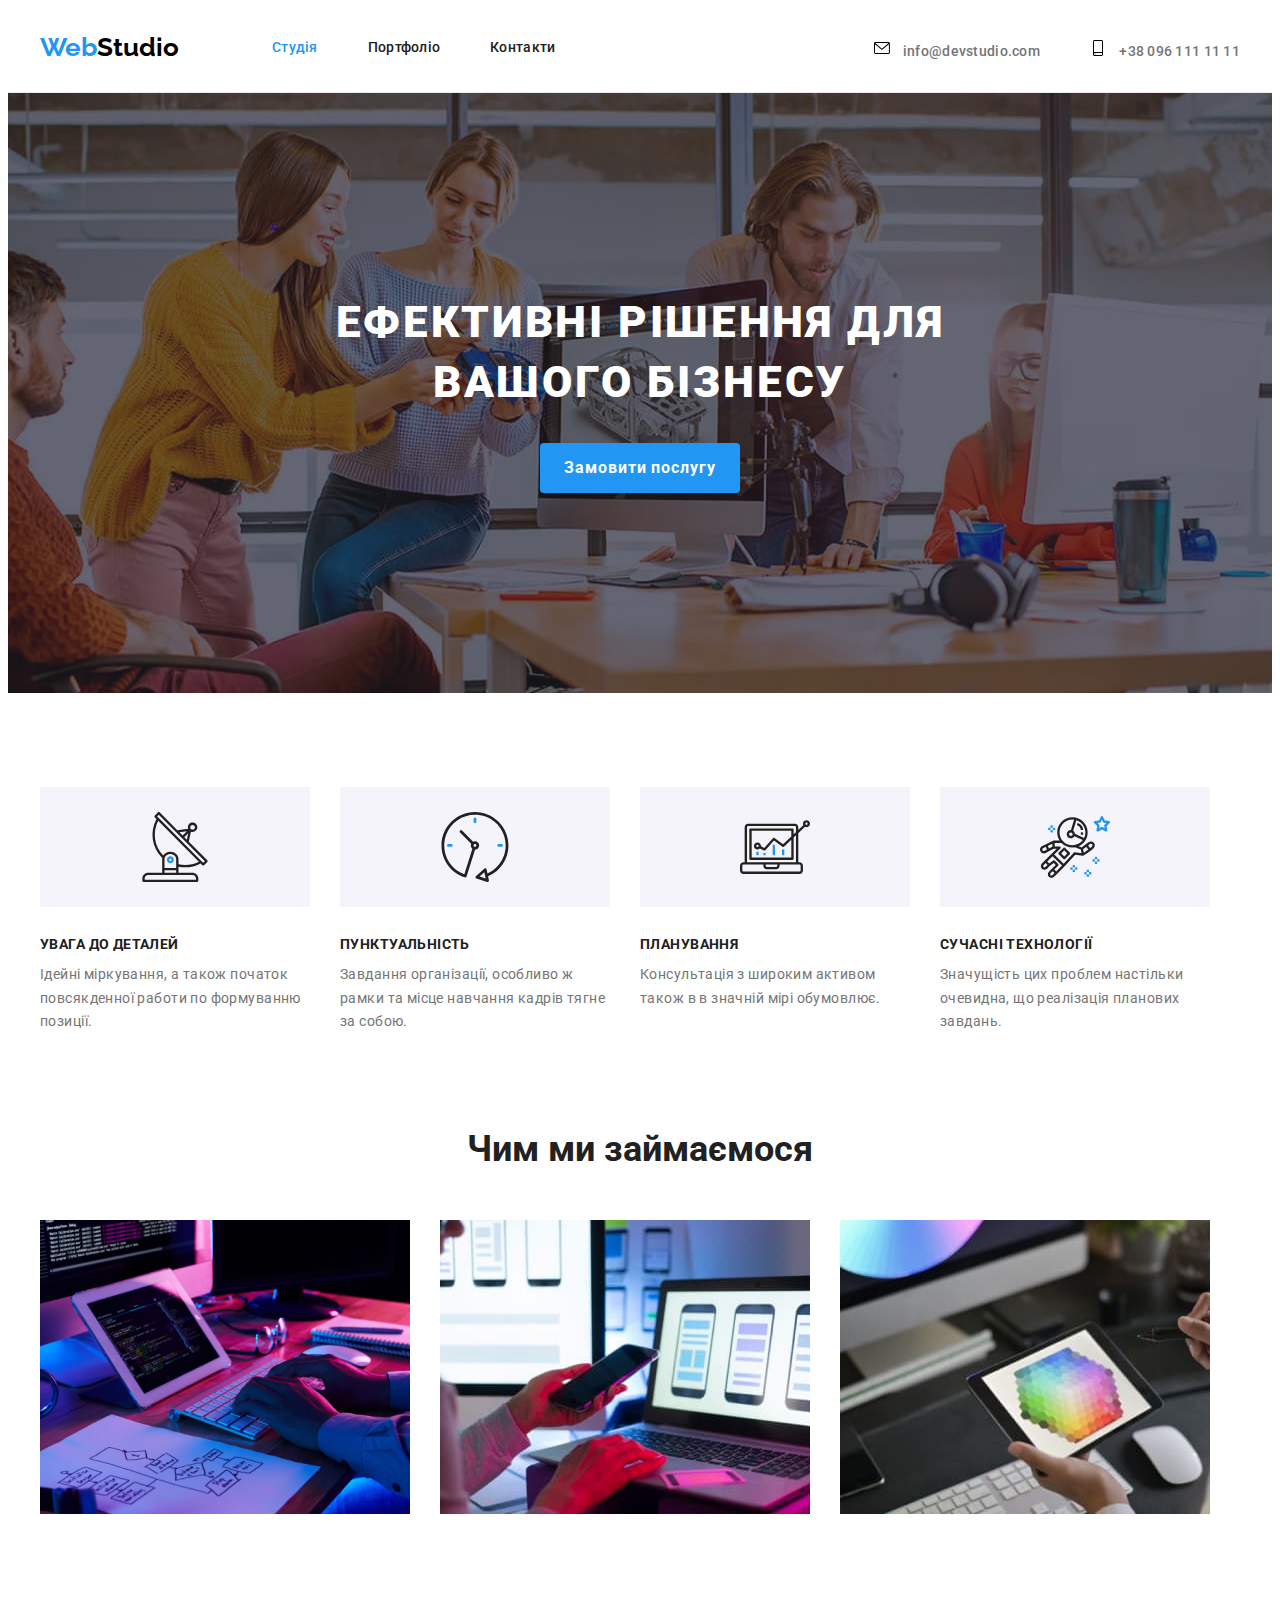
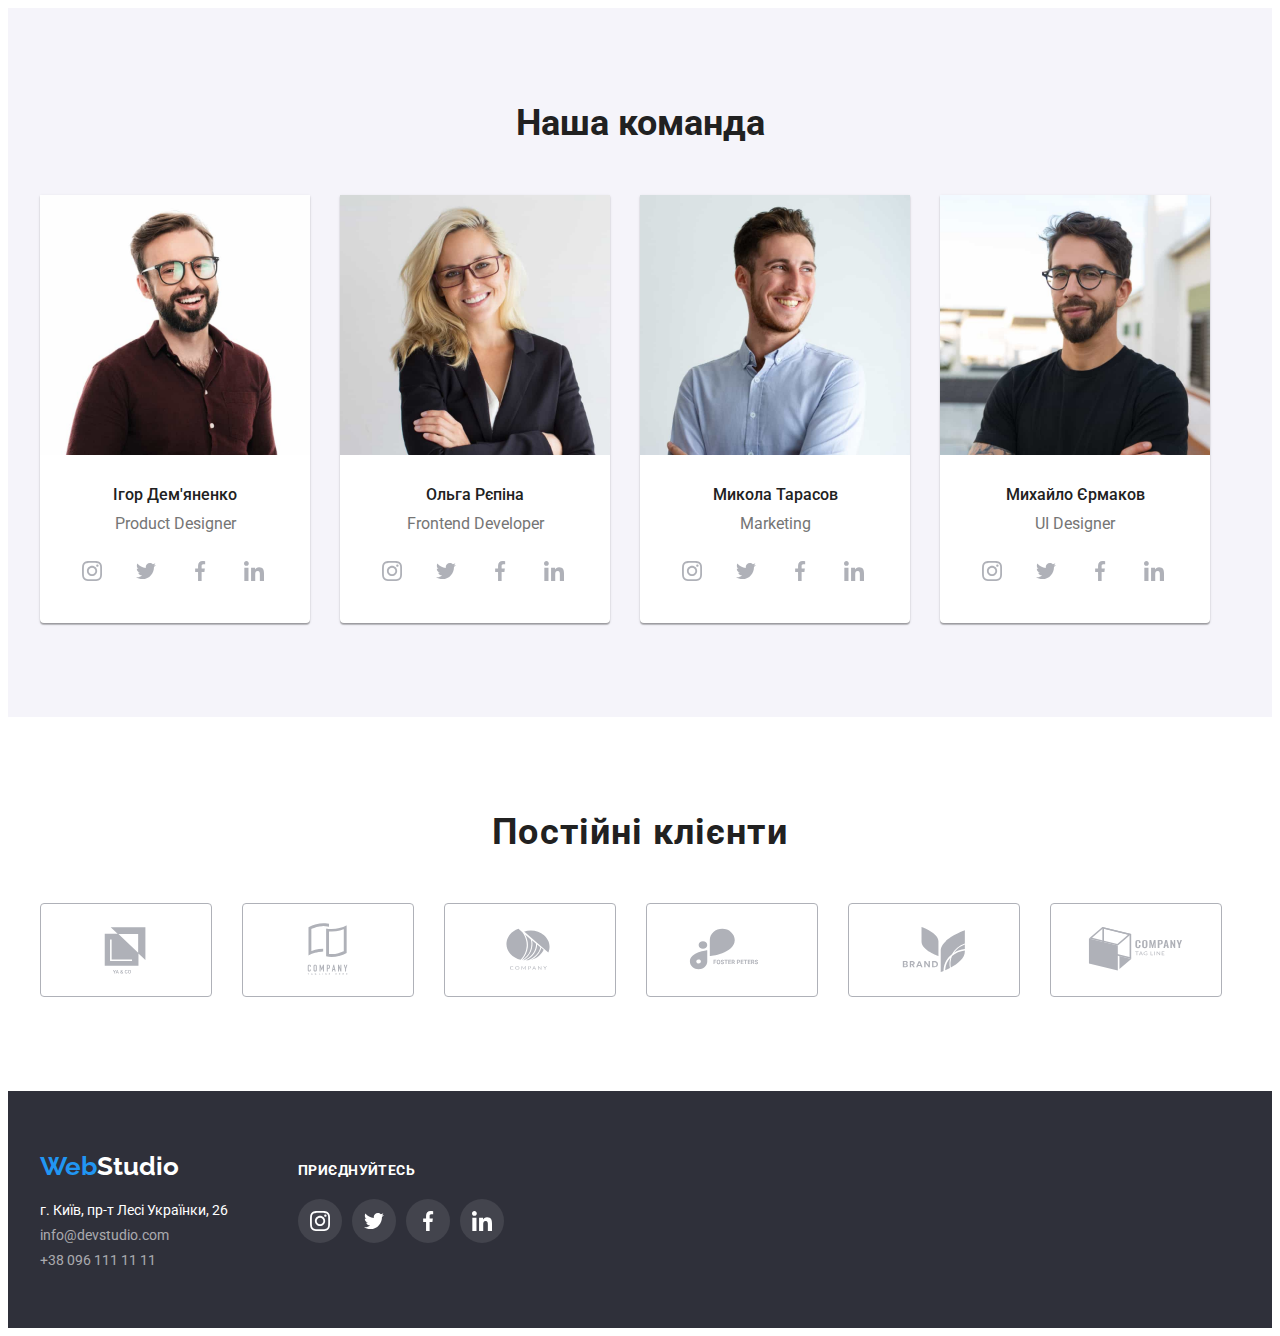
==== commit 850fe585: "Виправлення помилок" ====
--- a/index.html
+++ b/index.html
@@ -24,7 +24,7 @@
     <!-- Page header -->
     <header class="header">
       <div class="header-container">
-        <a class="link logo" href="./index.html" lang="en">Web<span class="header-logo-text">Studio</span></a>
+        <a class="header_logo link logo" href="./index.html" lang="en">Web<span class="header-logo-text">Studio</span></a>
         <!-- Main navigation -->
         <nav> <!-- нав-панель -->
           <ul class="nostyle header-nav-list">
@@ -55,8 +55,7 @@
     <main>
       <section class="hero">
         <div class="container">
-          <h1 class="hero__main-text">
-            <div>Ефективні рішення для вашого бізнесу</h1>
+          <h1 class="hero__main-text">Ефективні рішення для вашого бізнесу</h1>
           <button type="button" class="button hero-button">Замовити послугу</button>
         </div>
       </section>
@@ -291,7 +290,7 @@
       <div class="container">
         <div class="footer-address">
           <a class="link logo" href="./index.html" lang="en">Web<span class="footer-logo-text">Studio</span></a>
-          <address class="nostyle">
+          <address class="address_block nostyle">
             <ul class="footer-contacts-list nostyle">
               <li class="footer-text">г. Київ, пр-т Лесі Українки, 26</li>
               <li class="footer-contact"><a class="link" lang="en" href="mailto:info@devstudio.com">info@devstudio.com</a></li>
@@ -300,7 +299,7 @@
           </address>
         </div>
         <div class="footer-sociallink-block">
-          <h2 class="footer-sociallink-block-header">Приєднуйтесь</h2>
+          <strong class="footer-sociallink-block-header">Приєднуйтесь</strong>
           <ul class="footer-sociallink-list nostyle">
             <li class="footer-iconplace">
               <a class="link footer-sociallink" href="" target="_blank" rel="noreferrer noopener">
@@ -326,7 +325,7 @@
             <li class="footer-iconplace">
               <a class="link footer-sociallink" href="" target="_blank" rel="noreferrer noopener">
                 <svg class="icons footer-icons">
-                <use href="./images/icons/footer-icons-sprite.svg#icon-linkedin"></use>
+                  <use href="./images/icons/footer-icons-sprite.svg#icon-linkedin"></use>
                 </svg>
               </a>
             </li>
--- a/css/styles.css
+++ b/css/styles.css
@@ -16,6 +16,7 @@
   --MainBackgroundColor: #2f303a;
   --SecondBackgroundColor: #ffffff;
   --ContactColor: #757575;
+  --NavTextColor: #212121;
   --TeamBackgroundColor: #f5f4fa;
   --footer-logo-TextColor: #ffffff;
   --button-BackgroundColor: #2196f3;
@@ -33,6 +34,9 @@
   background-color: var(--SecondBackgroundColor);
 }
 /*#region Global */
+*:focus {
+  outline: transparent;
+}
 h1, h2, h3, h4, h5, h6, li, p {
   margin: 0;
 }
@@ -147,6 +151,14 @@
 }
 /*#endregion Global*/
 
+/*#region Specific */
+.header .link:focus,
+.footer .link:focus {
+  text-decoration: underline;
+}
+/*#endregion Specific */
+
+
 /*#region index*/
 
 /*#region header section*/
@@ -160,27 +172,30 @@
   margin-right: auto;
   padding-left: 15px;
   padding-right: 15px;
-  align-items: center;
+  /*align-items: center;*/
 }
 .header-contacts-icon {
   width: 16px;
-  height: 12px;
+  height: 16px;
   margin-right: 10px;
+  /*fill: red;*/
 }
 .header-nav-list, .header-contacts {
   display: flex;
-  padding-top: 32px;
-  padding-bottom: 32px;
-  color: var(--ContactColor);
 }
 .header-nav-item-text,
 .header-contact-item-text {
+  display: inline-block;
   padding-top: 32px;
   padding-bottom: 32px;
   font-weight: 500;
   line-height: 1.14;
   letter-spacing: 0.02em;
 }
+.header_logo {
+  padding-top: 24px;
+  padding-bottom: 25px;
+}
 .header-logo-text {
   color: var(--header-logo-TextColor);
 }
@@ -189,6 +204,7 @@
 }
 .header-nav-item {
   margin-right: 50px;
+  color: var(--NavTextColor);
 }
 .header-nav-item:last-child {
   margin-right: 0;
@@ -198,6 +214,7 @@
 }
 .header-contact-item {
   margin-right: 50px;
+  color: var(--ContactColor);
 }
 .header-contact-item:last-child {
   margin-right: 0;
@@ -356,6 +373,7 @@
   text-align: center;
 }
 .team-list-item-descriptor {
+  margin-bottom: 16px;
   padding: 0;
   font-weight: 400;
   font-size: 16px;
@@ -365,7 +383,6 @@
 }
 .team-list-item-iconlist {
   display: flex;
-  margin-top: 16px;
   justify-items: center;
   align-items: center;
 }
@@ -403,6 +420,7 @@
   align-items: center;
   width: 170px;
   height: 92px;
+  outline: transparent;
   border: 1px solid var(--clients-logoColor);
   border-radius: 4px;
 }
@@ -424,6 +442,7 @@
 /*#region footer */
 .footer .container {
   display: flex;
+  align-items: baseline;
 }
 .footer {
   padding: 60px 0px;
@@ -440,7 +459,7 @@
 .footer-text {
   color: var(--FirstMainColor);
 }
-.footer-contacts-list {
+.address_block {
   margin-top: 20px;
 }
 .footer-contact {
@@ -448,9 +467,9 @@
   color: rgba(255, 255, 255, 0.6);
 }
 .footer-sociallink-block {
-  padding-top: 12px;
 }
 .footer-sociallink-block-header {
+  display: inline-block;
   margin-bottom: 20px;
   font-weight: 700;
   font-size: 14px;
@@ -531,7 +550,11 @@
 .gallery-item_place:nth-child(-n+3) {
   margin-top: 0;
 }
-.gallery-item_place:hover {
+.gallery-item {
+  display: block;
+}
+.gallery-item:hover,
+.gallery-item:focus {
   box-shadow: 0px 1px 1px rgba(0, 0, 0, 0.12), 0px 4px 4px rgba(0, 0, 0, 0.06), 1px 4px 6px rgba(0, 0, 0, 0.16);
 }
 .gallery-item-text {
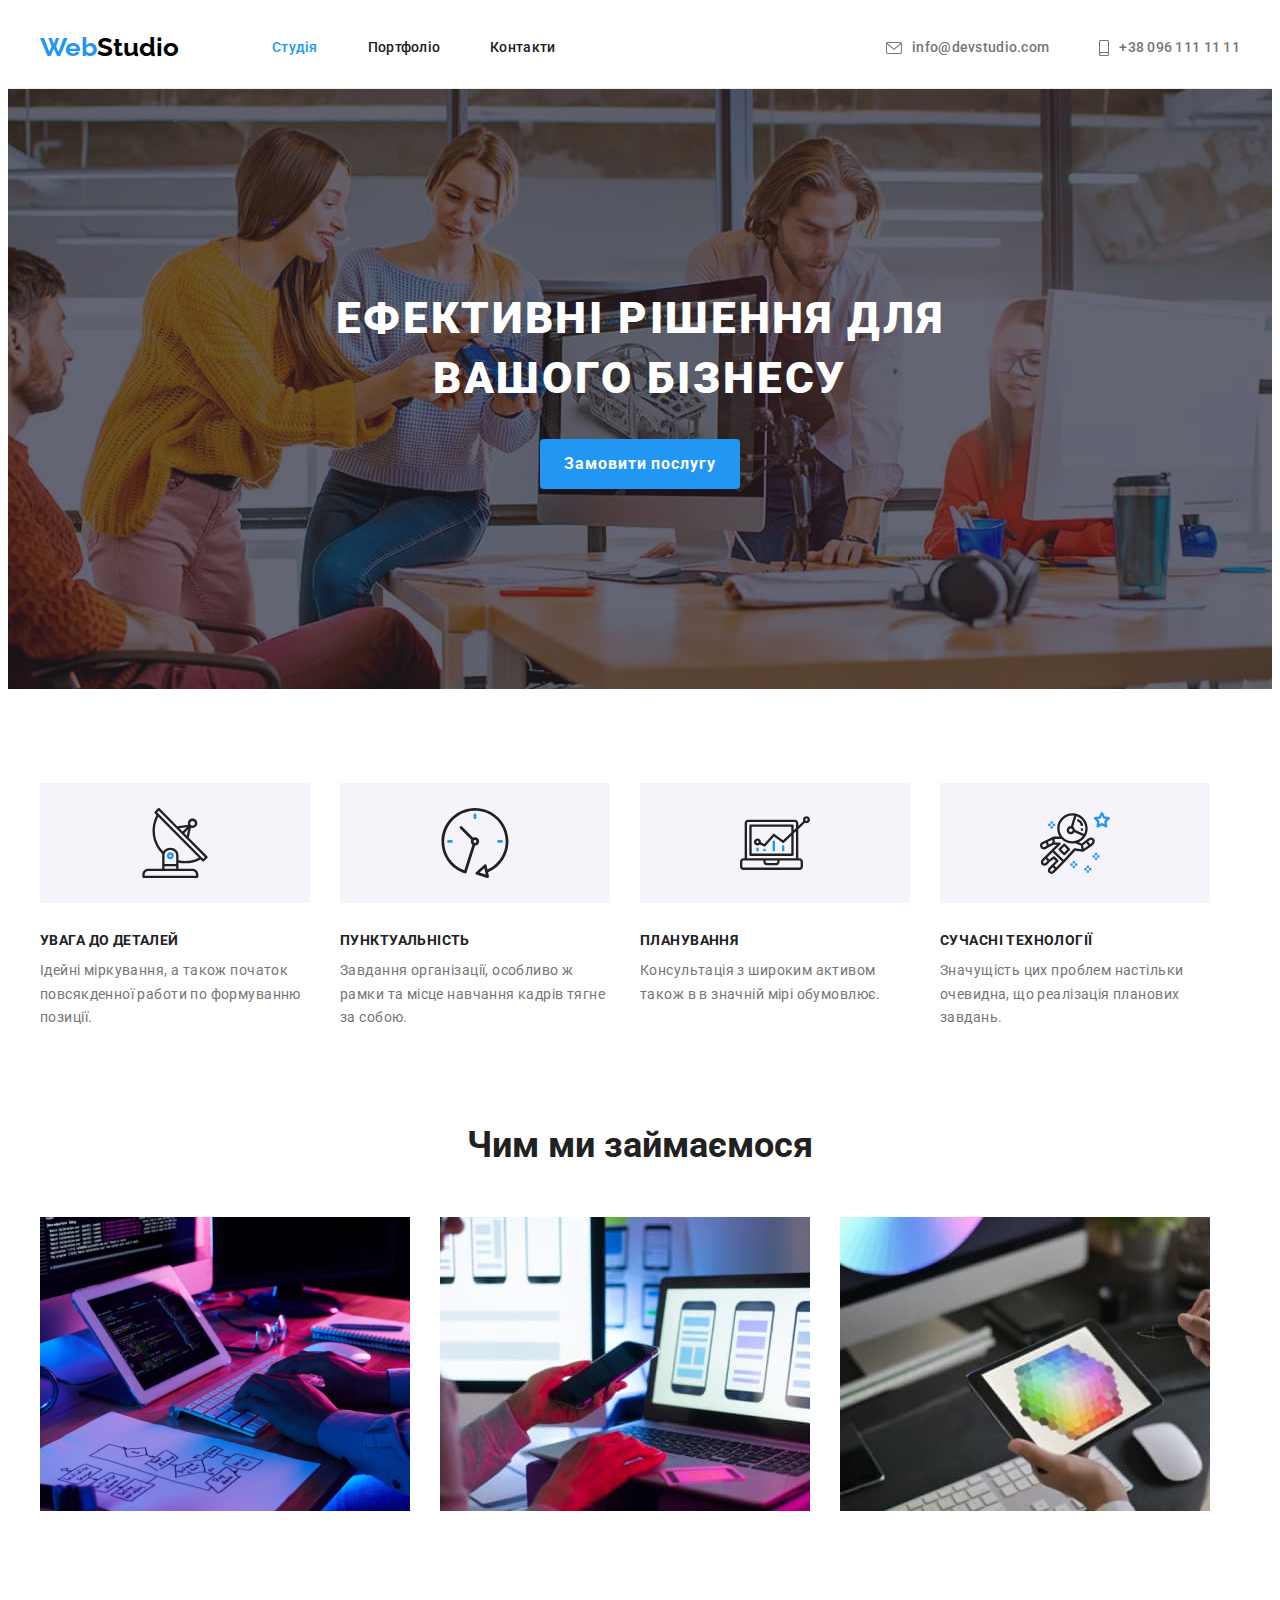
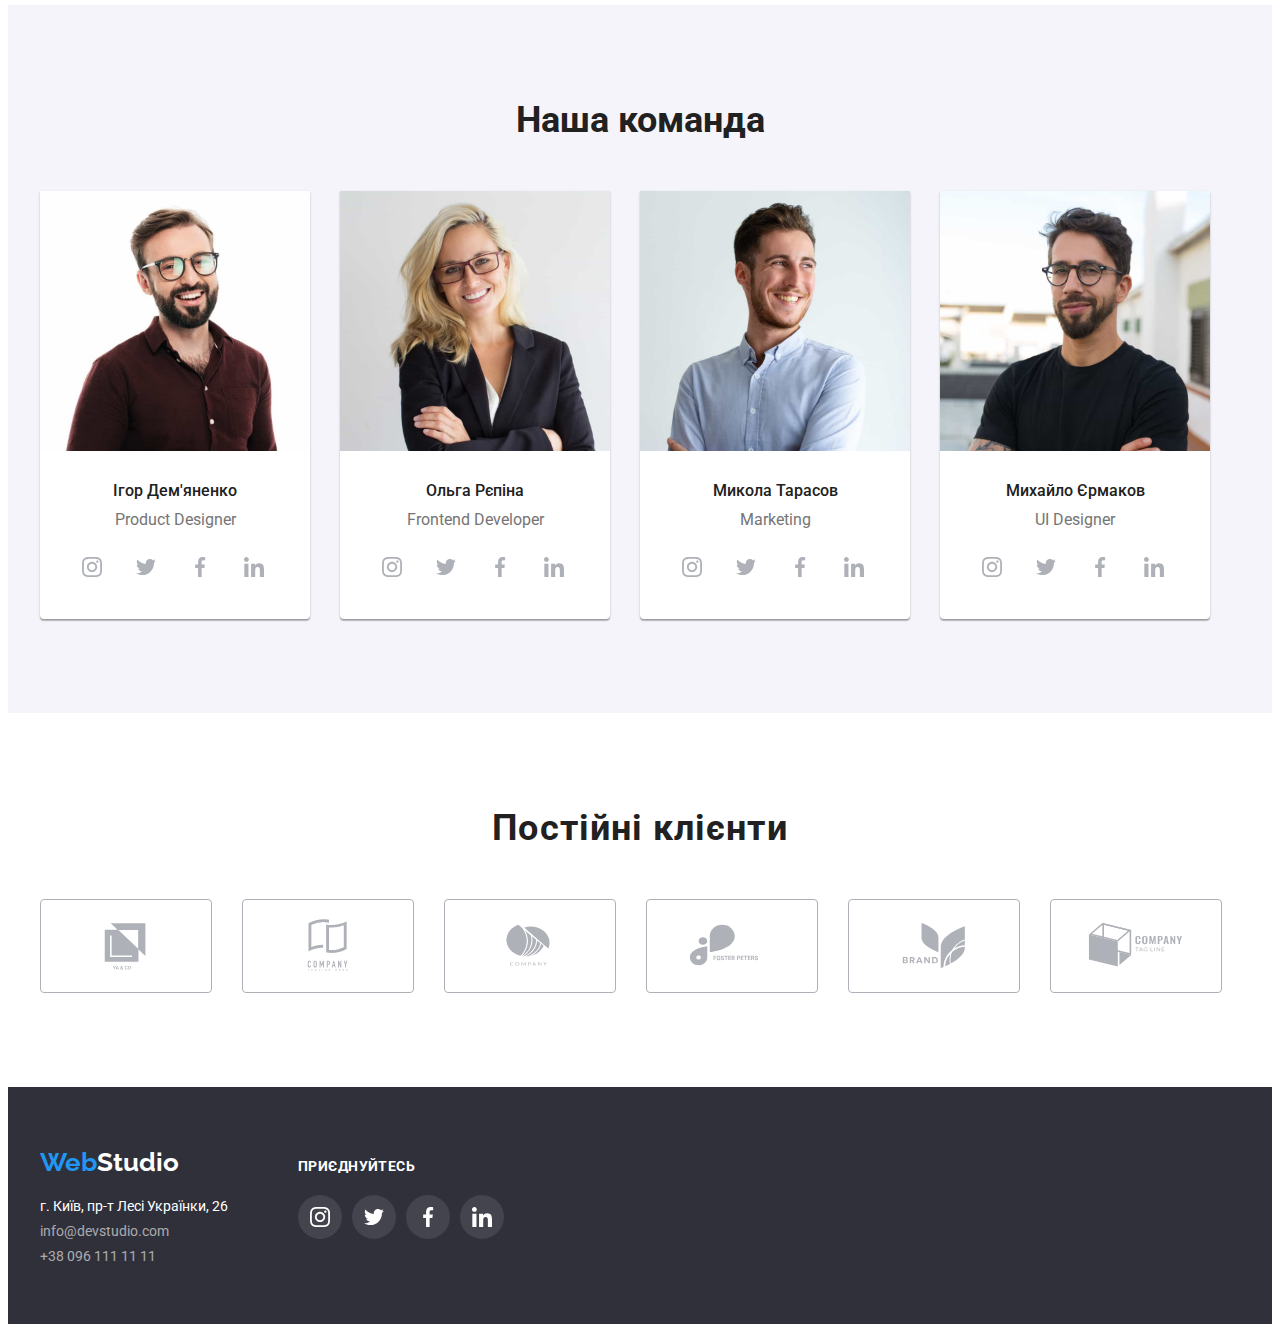
==== commit ff758512: "Фінальна версія" ====
--- a/index.html
+++ b/index.html
@@ -36,7 +36,7 @@
         <ul class="header-contacts nostyle"> <!-- Посилання на контакти -->
           <li class="header-contact-item">
             <a class="link header-contact-item-text" href="mailto:info@devstudio.com" lang="en">
-              <svg class="header-contacts-icon">
+              <svg class="header-contacts-icon" width="16" height="12">
                 <use href="./images/icons/header-icons-sprite.svg#icon-envelope"></use>
               </svg>
               info@devstudio.com
@@ -44,7 +44,7 @@
           </li>
           <li class="header-contact-item">
             <a class="link header-contact-item-text" href="tel:+380961111111">
-              <svg class="header-contacts-icon">
+              <svg class="header-contacts-icon" width="10" height="16">
                 <use href="./images/icons/header-icons-sprite.svg#icon-smartphone"></use>
               </svg>
               +38 096 111 11 11</a>
--- a/css/styles.css
+++ b/css/styles.css
@@ -175,22 +175,21 @@
   /*align-items: center;*/
 }
 .header-contacts-icon {
-  width: 16px;
-  height: 16px;
   margin-right: 10px;
-  /*fill: red;*/
+  fill: var(--ContactColor);
 }
 .header-nav-list, .header-contacts {
   display: flex;
 }
 .header-nav-item-text,
 .header-contact-item-text {
-  display: inline-block;
+  display: inline-flex;
   padding-top: 32px;
   padding-bottom: 32px;
   font-weight: 500;
   line-height: 1.14;
   letter-spacing: 0.02em;
+  align-items: center;
 }
 .header_logo {
   padding-top: 24px;
